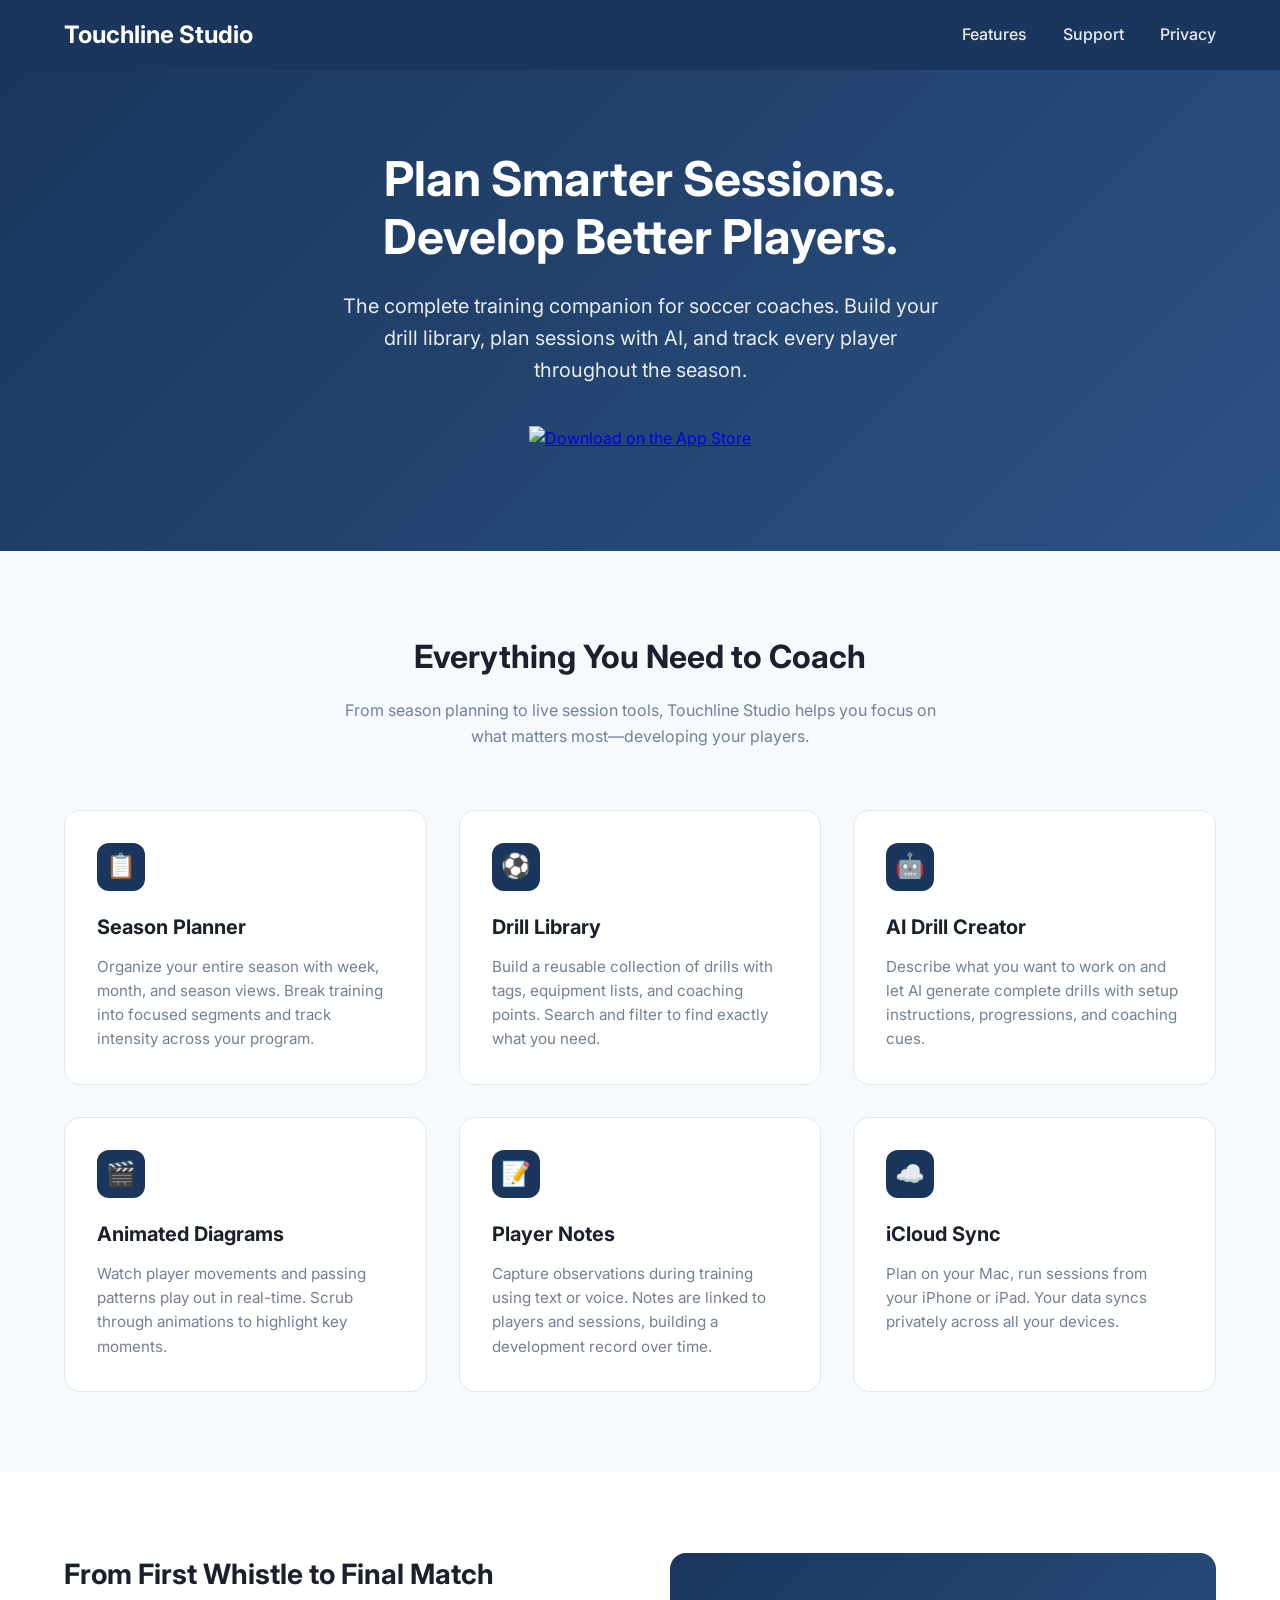
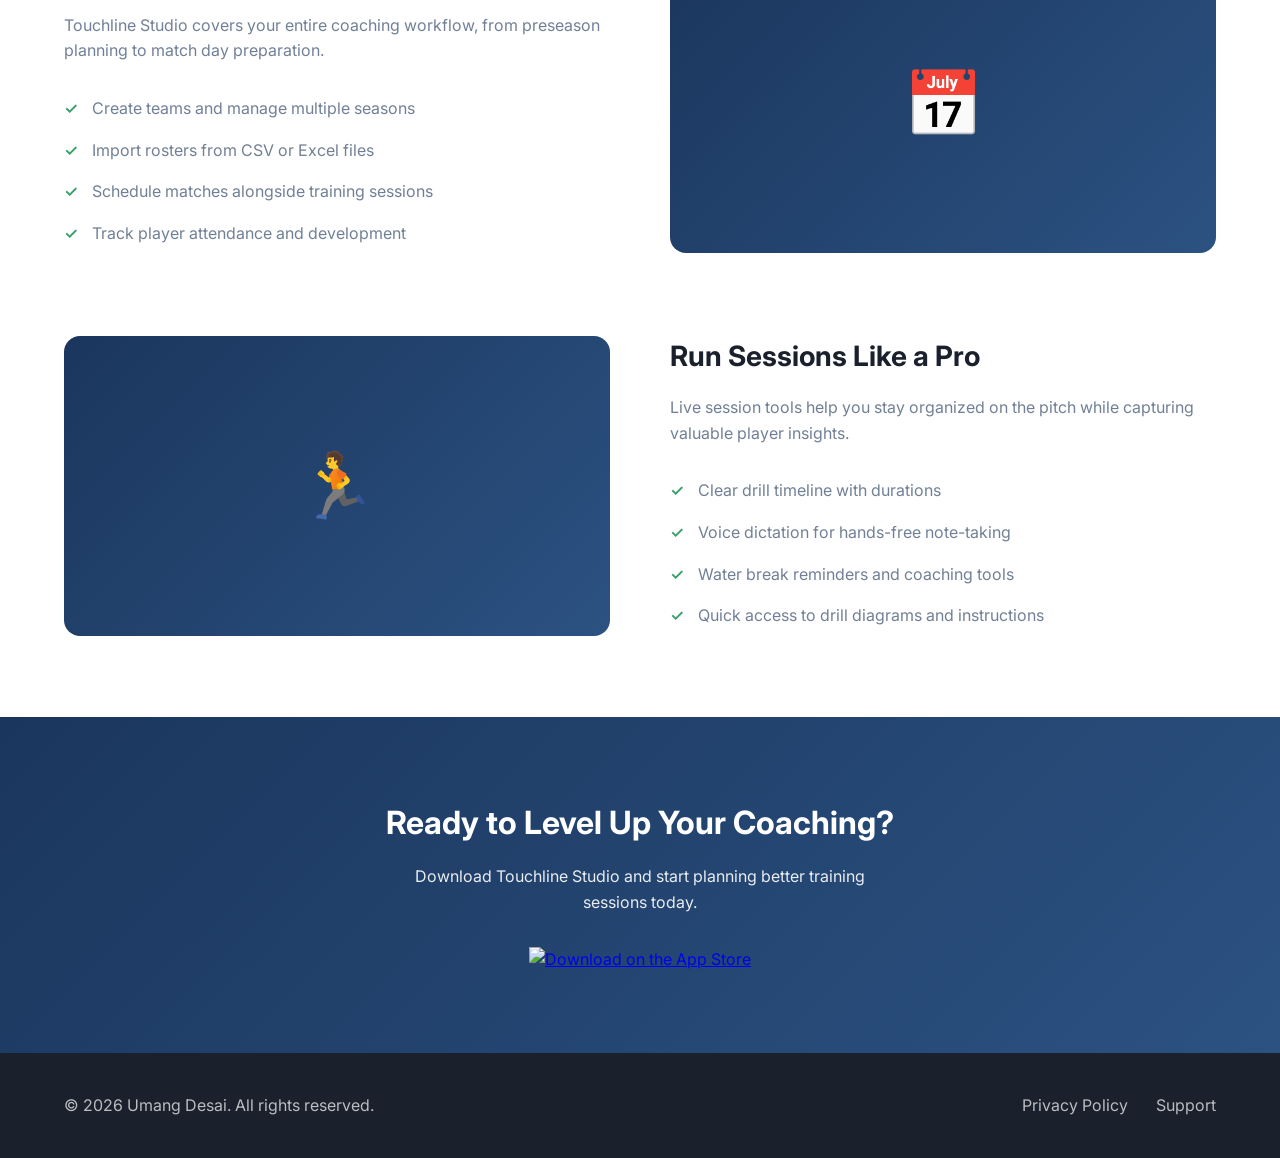
==== index.html @ e34f4956 "Add landing page, privacy policy, and support pages" ====
<!DOCTYPE html>
<html lang="en">
<head>
    <meta charset="UTF-8">
    <meta name="viewport" content="width=device-width, initial-scale=1.0">
    <title>Touchline Studio - Soccer Session & Season Planner</title>
    <meta name="description" content="Plan smarter soccer sessions with a reusable drill library, AI-powered drill creation, and animated tactical diagrams. Track every player throughout the season.">
    <link rel="preconnect" href="https://fonts.googleapis.com">
    <link rel="preconnect" href="https://fonts.gstatic.com" crossorigin>
    <link href="https://fonts.googleapis.com/css2?family=Inter:wght@400;500;600;700&display=swap" rel="stylesheet">
    <style>
        :root {
            --primary: #1a365d;
            --primary-light: #2c5282;
            --accent: #38a169;
            --bg: #f7fafc;
            --text: #1a202c;
            --text-muted: #718096;
            --card-bg: #ffffff;
            --border: #e2e8f0;
        }

        * {
            margin: 0;
            padding: 0;
            box-sizing: border-box;
        }

        body {
            font-family: 'Inter', -apple-system, BlinkMacSystemFont, sans-serif;
            background: var(--bg);
            color: var(--text);
            line-height: 1.6;
        }

        .container {
            max-width: 1200px;
            margin: 0 auto;
            padding: 0 24px;
        }

        /* Header */
        header {
            background: var(--primary);
            color: white;
            padding: 16px 0;
        }

        header .container {
            display: flex;
            justify-content: space-between;
            align-items: center;
        }

        .logo {
            font-size: 1.5rem;
            font-weight: 700;
            text-decoration: none;
            color: white;
        }

        nav a {
            color: rgba(255,255,255,0.9);
            text-decoration: none;
            margin-left: 32px;
            font-weight: 500;
            transition: color 0.2s;
        }

        nav a:hover {
            color: white;
        }

        /* Hero */
        .hero {
            background: linear-gradient(135deg, var(--primary) 0%, var(--primary-light) 100%);
            color: white;
            padding: 80px 0 100px;
            text-align: center;
        }

        .hero h1 {
            font-size: 3rem;
            font-weight: 700;
            margin-bottom: 24px;
            line-height: 1.2;
        }

        .hero p {
            font-size: 1.25rem;
            opacity: 0.9;
            max-width: 600px;
            margin: 0 auto 40px;
        }

        .app-store-badge {
            display: inline-block;
        }

        .app-store-badge img {
            height: 54px;
        }

        /* Features */
        .features {
            padding: 80px 0;
        }

        .features h2 {
            text-align: center;
            font-size: 2rem;
            margin-bottom: 16px;
        }

        .features > .container > p {
            text-align: center;
            color: var(--text-muted);
            margin-bottom: 60px;
            max-width: 600px;
            margin-left: auto;
            margin-right: auto;
        }

        .feature-grid {
            display: grid;
            grid-template-columns: repeat(auto-fit, minmax(300px, 1fr));
            gap: 32px;
        }

        .feature-card {
            background: var(--card-bg);
            border-radius: 16px;
            padding: 32px;
            border: 1px solid var(--border);
            transition: transform 0.2s, box-shadow 0.2s;
        }

        .feature-card:hover {
            transform: translateY(-4px);
            box-shadow: 0 12px 40px rgba(0,0,0,0.08);
        }

        .feature-icon {
            width: 48px;
            height: 48px;
            background: var(--primary);
            border-radius: 12px;
            display: flex;
            align-items: center;
            justify-content: center;
            margin-bottom: 20px;
            font-size: 24px;
        }

        .feature-card h3 {
            font-size: 1.25rem;
            margin-bottom: 12px;
        }

        .feature-card p {
            color: var(--text-muted);
            font-size: 0.95rem;
        }

        /* Highlights */
        .highlights {
            background: var(--card-bg);
            padding: 80px 0;
        }

        .highlight-row {
            display: grid;
            grid-template-columns: 1fr 1fr;
            gap: 60px;
            align-items: center;
            margin-bottom: 80px;
        }

        .highlight-row:last-child {
            margin-bottom: 0;
        }

        .highlight-row.reverse {
            direction: rtl;
        }

        .highlight-row.reverse > * {
            direction: ltr;
        }

        .highlight-content h3 {
            font-size: 1.75rem;
            margin-bottom: 16px;
        }

        .highlight-content p {
            color: var(--text-muted);
            margin-bottom: 24px;
        }

        .highlight-content ul {
            list-style: none;
        }

        .highlight-content li {
            padding: 8px 0;
            padding-left: 28px;
            position: relative;
            color: var(--text-muted);
        }

        .highlight-content li::before {
            content: "✓";
            position: absolute;
            left: 0;
            color: var(--accent);
            font-weight: 600;
        }

        .highlight-visual {
            background: linear-gradient(135deg, var(--primary) 0%, var(--primary-light) 100%);
            border-radius: 16px;
            height: 300px;
            display: flex;
            align-items: center;
            justify-content: center;
            font-size: 4rem;
        }

        /* CTA */
        .cta {
            background: linear-gradient(135deg, var(--primary) 0%, var(--primary-light) 100%);
            color: white;
            padding: 80px 0;
            text-align: center;
        }

        .cta h2 {
            font-size: 2rem;
            margin-bottom: 16px;
        }

        .cta p {
            opacity: 0.9;
            margin-bottom: 32px;
            max-width: 500px;
            margin-left: auto;
            margin-right: auto;
        }

        /* Footer */
        footer {
            background: var(--text);
            color: rgba(255,255,255,0.7);
            padding: 40px 0;
        }

        footer .container {
            display: flex;
            justify-content: space-between;
            align-items: center;
            flex-wrap: wrap;
            gap: 20px;
        }

        footer a {
            color: rgba(255,255,255,0.7);
            text-decoration: none;
            margin-left: 24px;
            transition: color 0.2s;
        }

        footer a:hover {
            color: white;
        }

        /* Responsive */
        @media (max-width: 768px) {
            .hero h1 {
                font-size: 2rem;
            }

            .hero p {
                font-size: 1rem;
            }

            .highlight-row {
                grid-template-columns: 1fr;
                gap: 32px;
            }

            .highlight-row.reverse {
                direction: ltr;
            }

            header .container {
                flex-direction: column;
                gap: 16px;
            }

            nav a {
                margin: 0 16px;
            }

            footer .container {
                flex-direction: column;
                text-align: center;
            }

            footer a {
                margin: 0 12px;
            }
        }
    </style>
</head>
<body>
    <header>
        <div class="container">
            <a href="/" class="logo">Touchline Studio</a>
            <nav>
                <a href="#features">Features</a>
                <a href="support.html">Support</a>
                <a href="privacy.html">Privacy</a>
            </nav>
        </div>
    </header>

    <section class="hero">
        <div class="container">
            <h1>Plan Smarter Sessions.<br>Develop Better Players.</h1>
            <p>The complete training companion for soccer coaches. Build your drill library, plan sessions with AI, and track every player throughout the season.</p>
            <a href="https://apps.apple.com/app/touchline-studio/id6740043775" class="app-store-badge">
                <img src="https://developer.apple.com/assets/elements/badges/download-on-the-app-store.svg" alt="Download on the App Store">
            </a>
        </div>
    </section>

    <section class="features" id="features">
        <div class="container">
            <h2>Everything You Need to Coach</h2>
            <p>From season planning to live session tools, Touchline Studio helps you focus on what matters most—developing your players.</p>
            
            <div class="feature-grid">
                <div class="feature-card">
                    <div class="feature-icon">📋</div>
                    <h3>Season Planner</h3>
                    <p>Organize your entire season with week, month, and season views. Break training into focused segments and track intensity across your program.</p>
                </div>
                
                <div class="feature-card">
                    <div class="feature-icon">⚽</div>
                    <h3>Drill Library</h3>
                    <p>Build a reusable collection of drills with tags, equipment lists, and coaching points. Search and filter to find exactly what you need.</p>
                </div>
                
                <div class="feature-card">
                    <div class="feature-icon">🤖</div>
                    <h3>AI Drill Creator</h3>
                    <p>Describe what you want to work on and let AI generate complete drills with setup instructions, progressions, and coaching cues.</p>
                </div>
                
                <div class="feature-card">
                    <div class="feature-icon">🎬</div>
                    <h3>Animated Diagrams</h3>
                    <p>Watch player movements and passing patterns play out in real-time. Scrub through animations to highlight key moments.</p>
                </div>
                
                <div class="feature-card">
                    <div class="feature-icon">📝</div>
                    <h3>Player Notes</h3>
                    <p>Capture observations during training using text or voice. Notes are linked to players and sessions, building a development record over time.</p>
                </div>
                
                <div class="feature-card">
                    <div class="feature-icon">☁️</div>
                    <h3>iCloud Sync</h3>
                    <p>Plan on your Mac, run sessions from your iPhone or iPad. Your data syncs privately across all your devices.</p>
                </div>
            </div>
        </div>
    </section>

    <section class="highlights">
        <div class="container">
            <div class="highlight-row">
                <div class="highlight-content">
                    <h3>From First Whistle to Final Match</h3>
                    <p>Touchline Studio covers your entire coaching workflow, from preseason planning to match day preparation.</p>
                    <ul>
                        <li>Create teams and manage multiple seasons</li>
                        <li>Import rosters from CSV or Excel files</li>
                        <li>Schedule matches alongside training sessions</li>
                        <li>Track player attendance and development</li>
                    </ul>
                </div>
                <div class="highlight-visual">📅</div>
            </div>
            
            <div class="highlight-row reverse">
                <div class="highlight-content">
                    <h3>Run Sessions Like a Pro</h3>
                    <p>Live session tools help you stay organized on the pitch while capturing valuable player insights.</p>
                    <ul>
                        <li>Clear drill timeline with durations</li>
                        <li>Voice dictation for hands-free note-taking</li>
                        <li>Water break reminders and coaching tools</li>
                        <li>Quick access to drill diagrams and instructions</li>
                    </ul>
                </div>
                <div class="highlight-visual">🏃</div>
            </div>
        </div>
    </section>

    <section class="cta">
        <div class="container">
            <h2>Ready to Level Up Your Coaching?</h2>
            <p>Download Touchline Studio and start planning better training sessions today.</p>
            <a href="https://apps.apple.com/app/touchline-studio/id6740043775" class="app-store-badge">
                <img src="https://developer.apple.com/assets/elements/badges/download-on-the-app-store.svg" alt="Download on the App Store">
            </a>
        </div>
    </section>

    <footer>
        <div class="container">
            <span>&copy; 2026 Umang Desai. All rights reserved.</span>
            <div>
                <a href="privacy.html">Privacy Policy</a>
                <a href="support.html">Support</a>
            </div>
        </div>
    </footer>
</body>
</html>
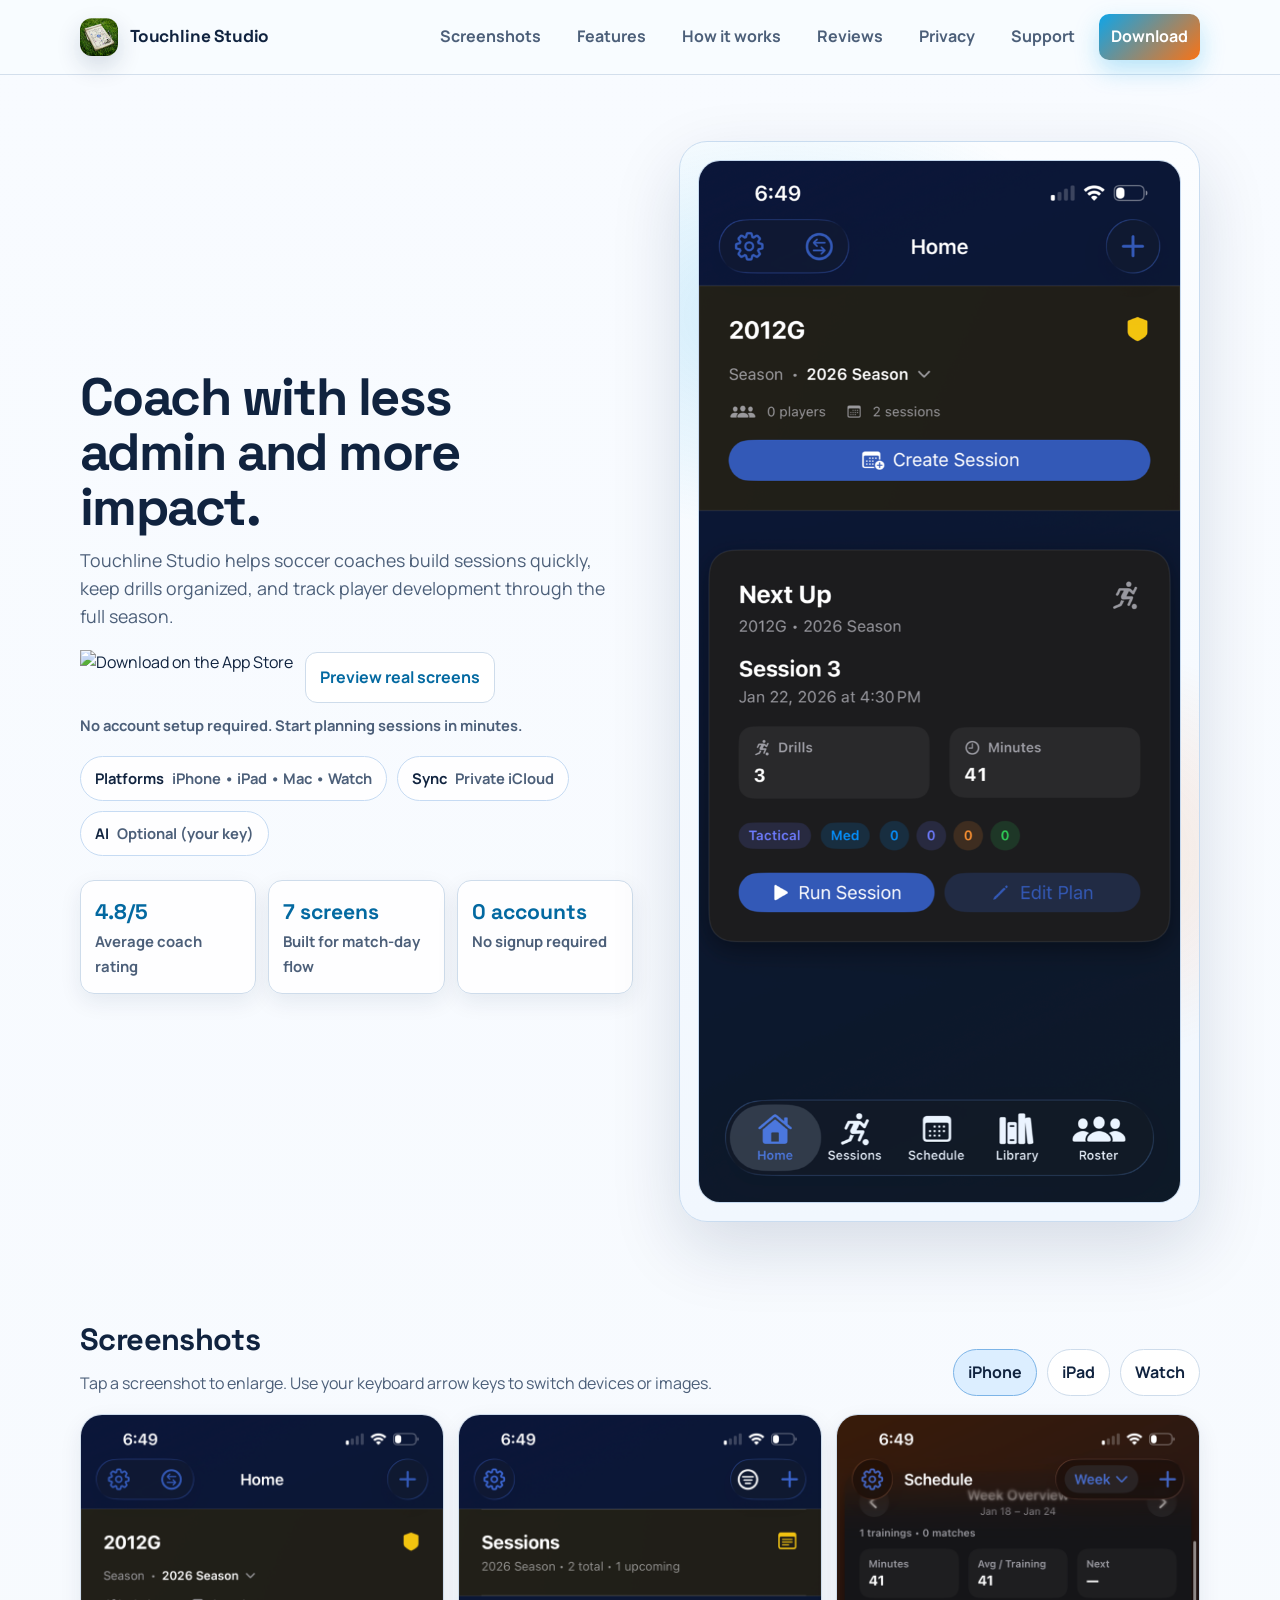
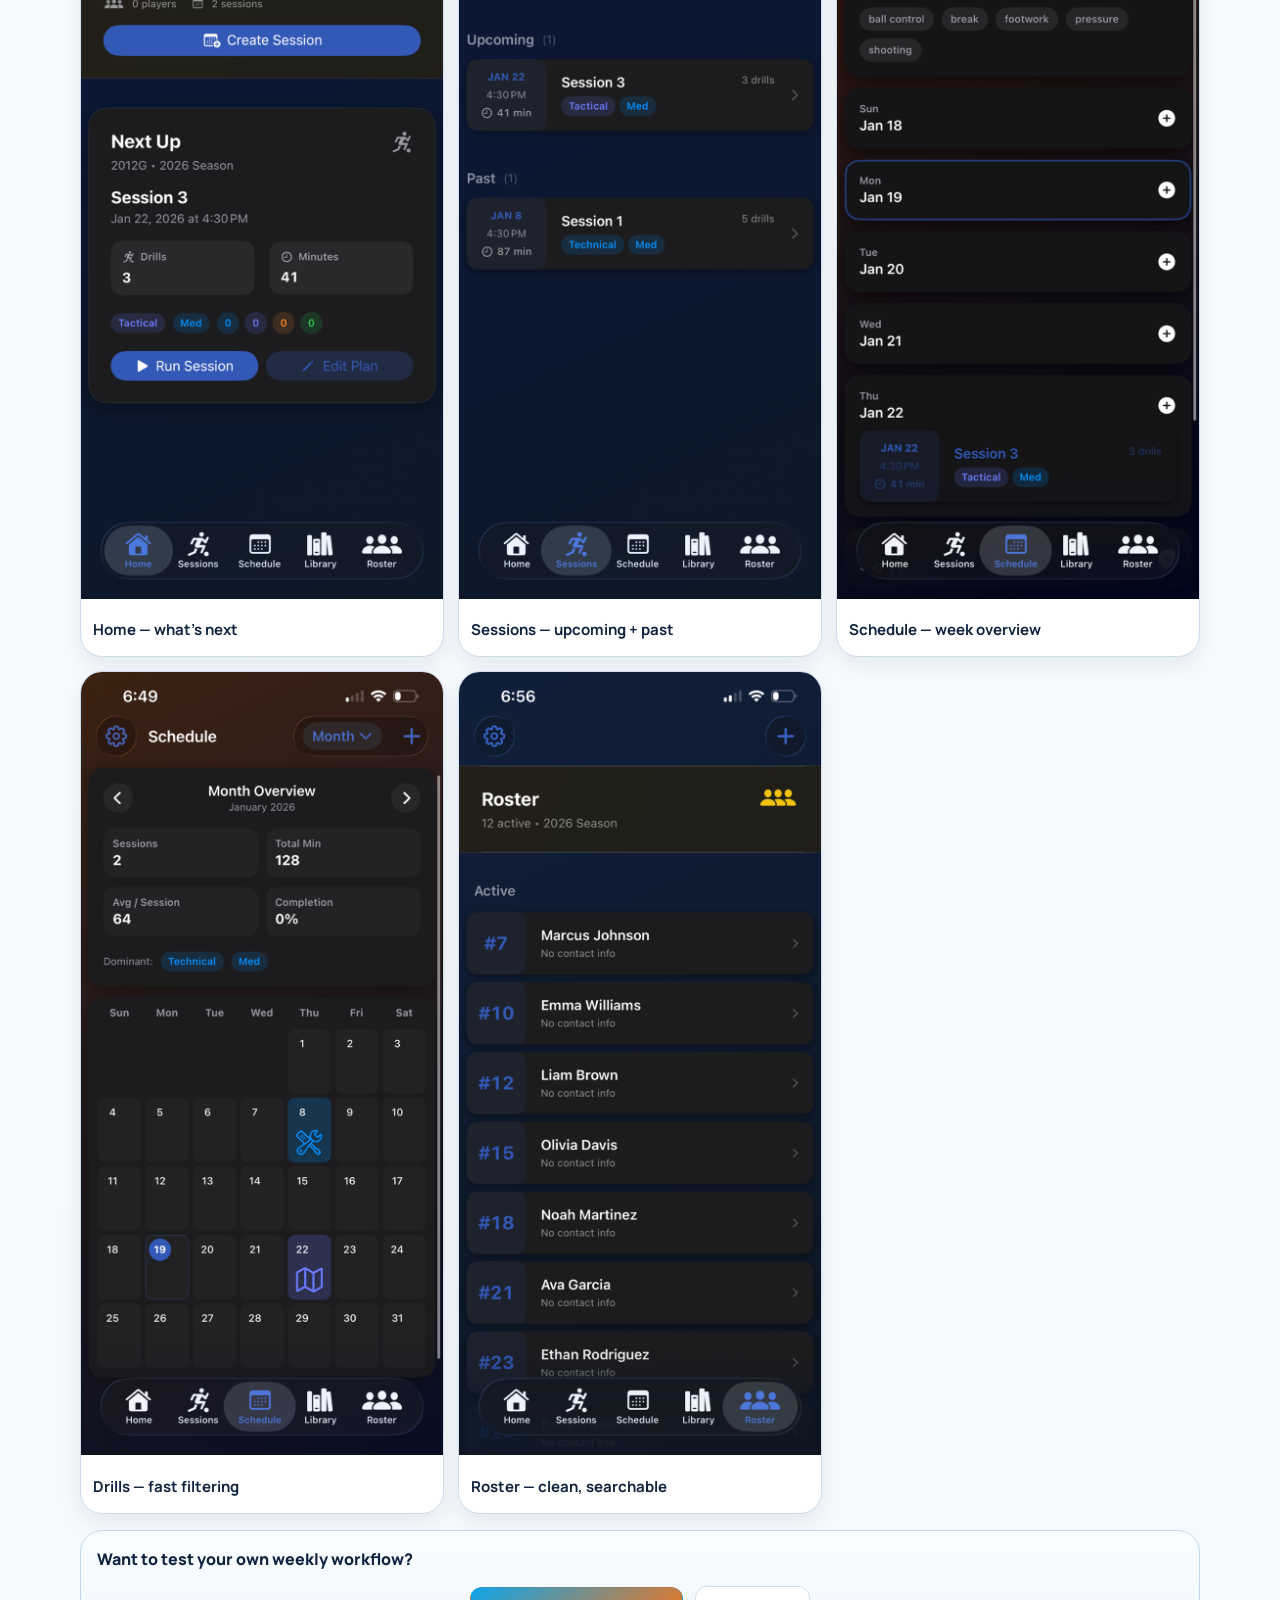
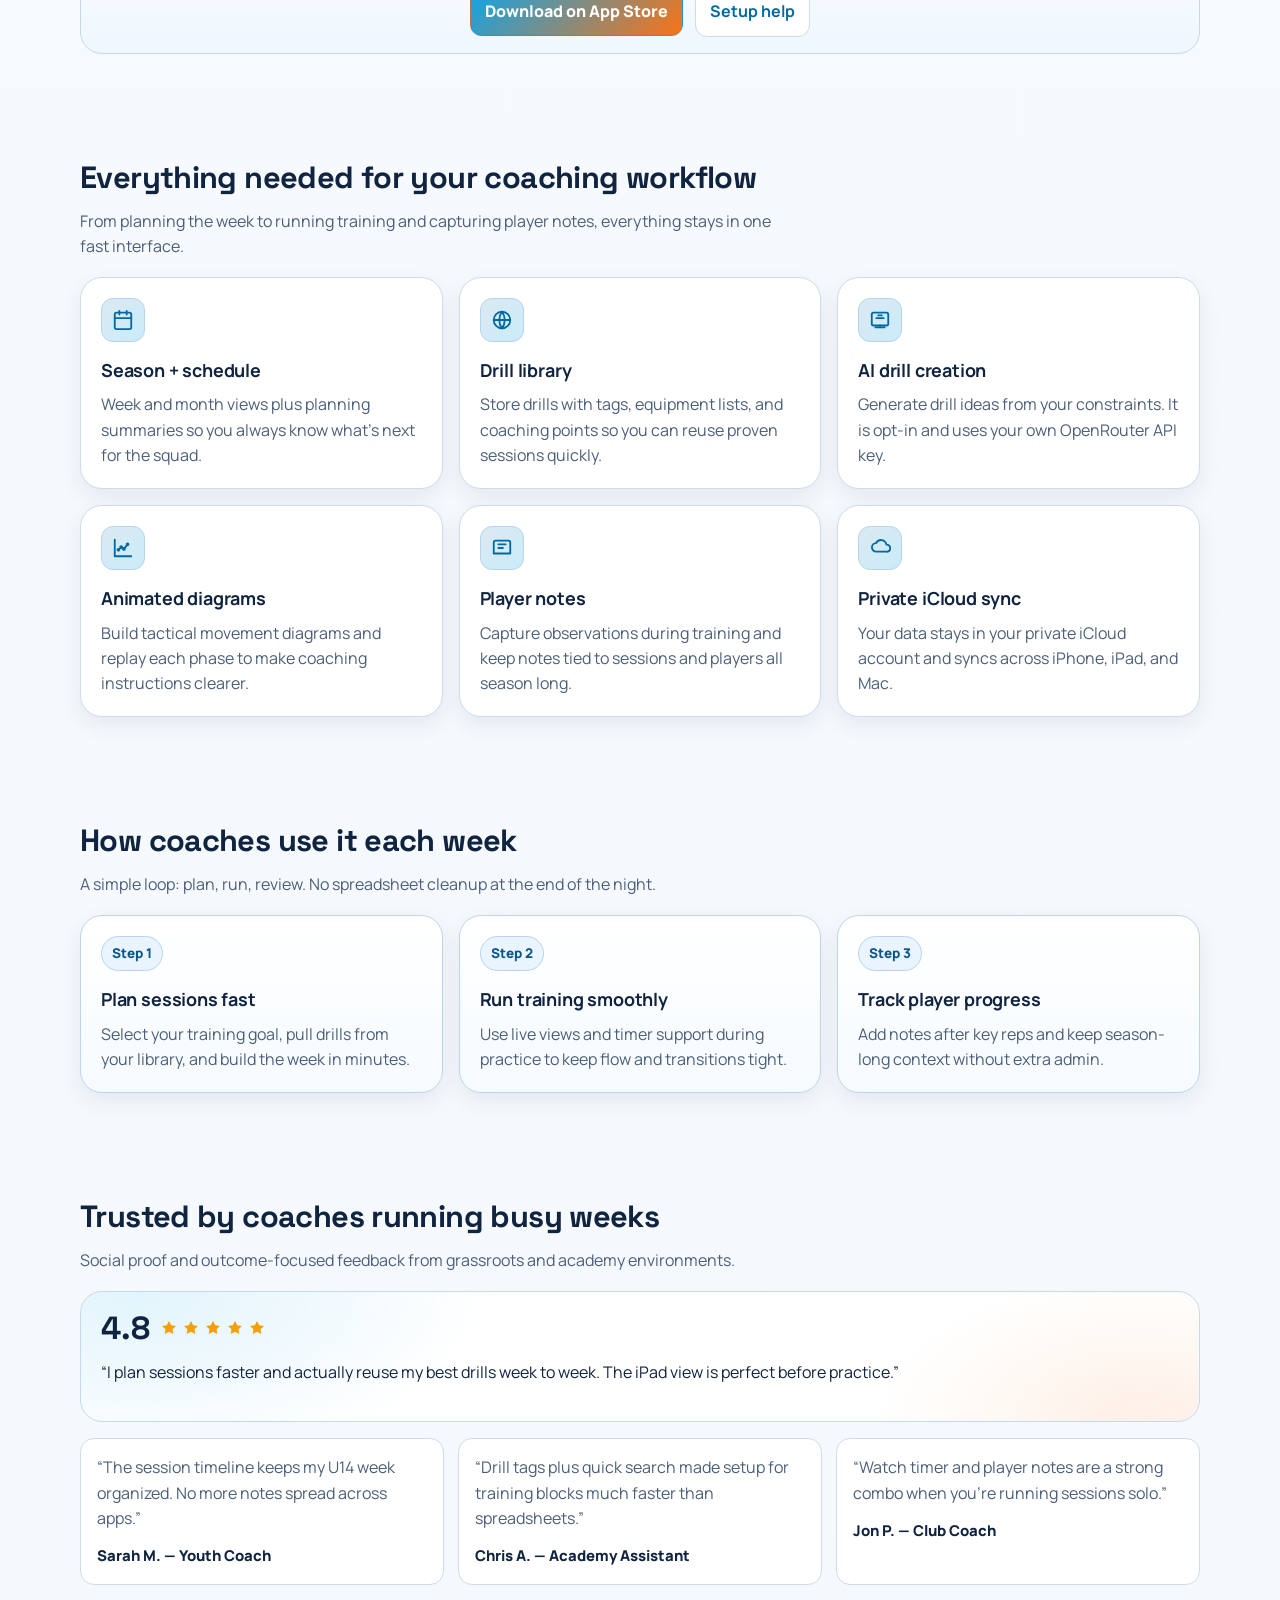
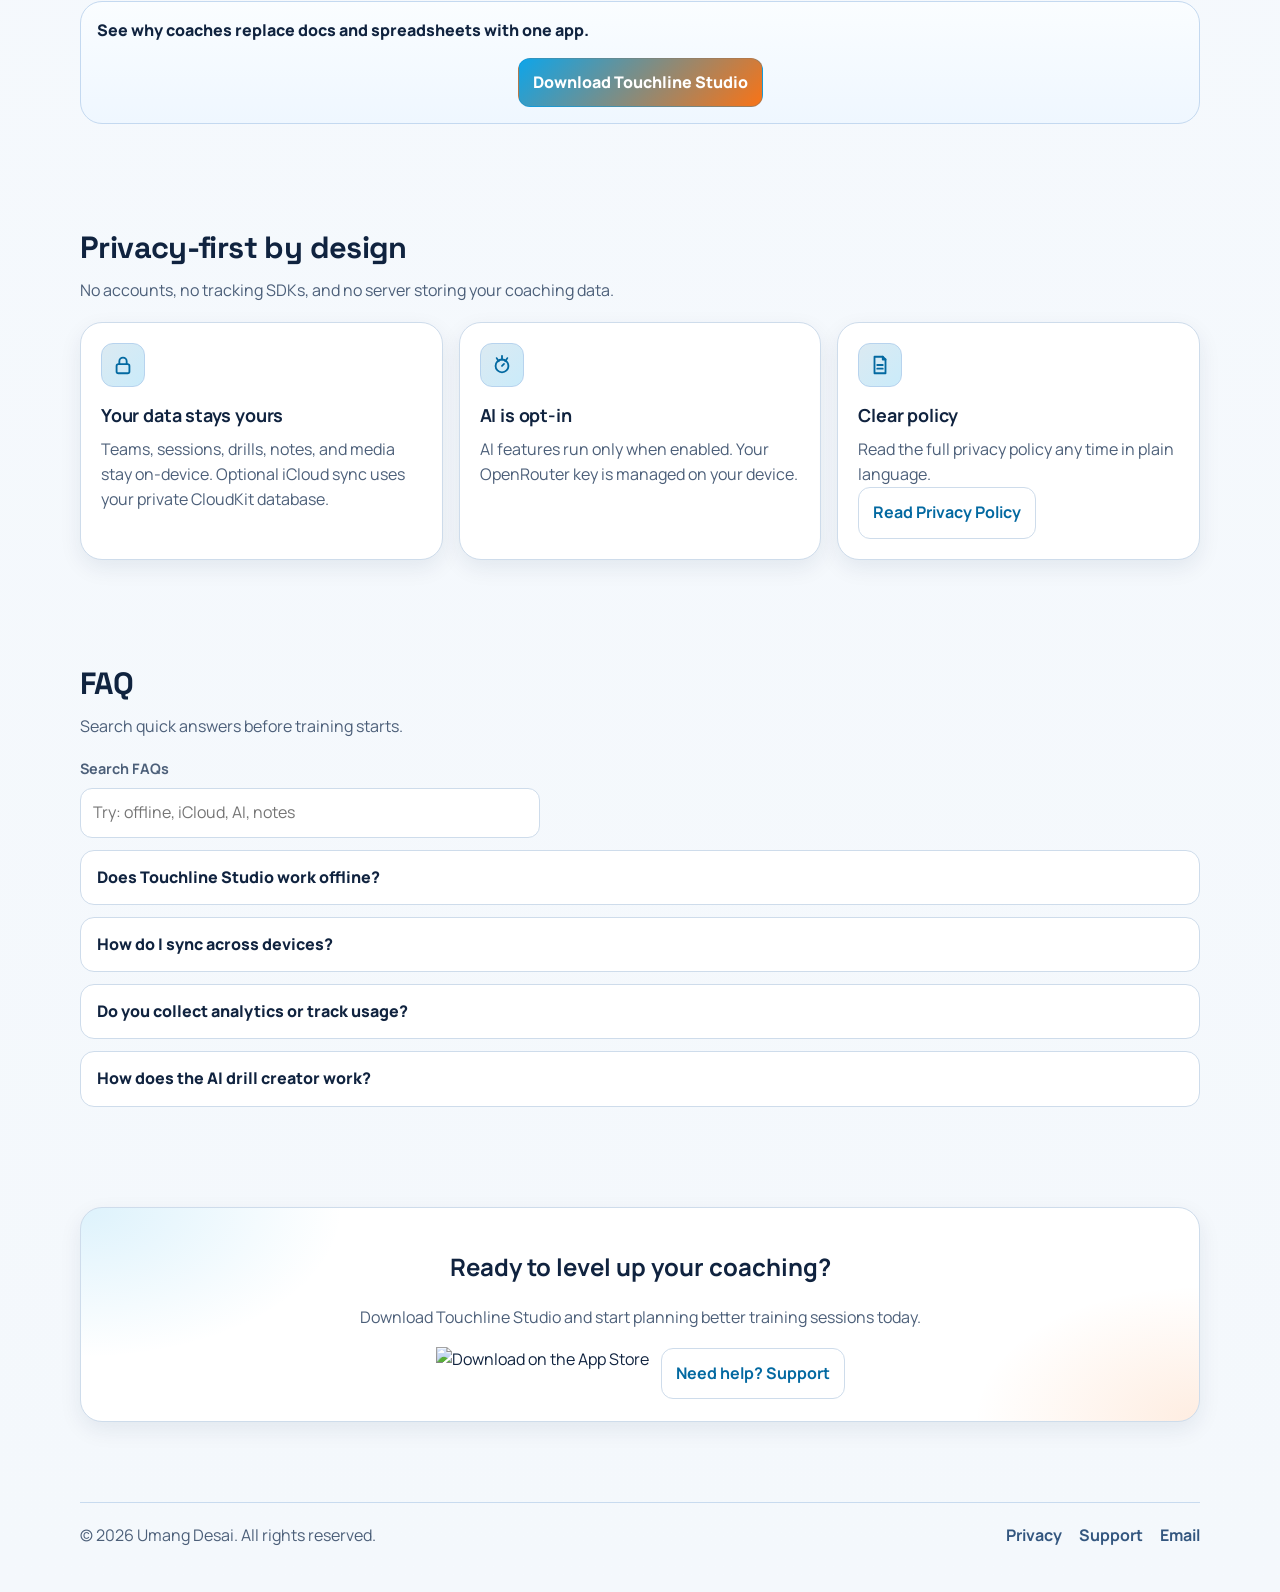
==== commit 304ba3f0: "Revamp website UX and update App Store links" ====
--- a/index.html
+++ b/index.html
@@ -3,431 +3,475 @@
 <head>
     <meta charset="UTF-8">
     <meta name="viewport" content="width=device-width, initial-scale=1.0">
-    <title>Touchline Studio - Soccer Session & Season Planner</title>
-    <meta name="description" content="Plan smarter soccer sessions with a reusable drill library, AI-powered drill creation, and animated tactical diagrams. Track every player throughout the season.">
+    <title>Touchline Studio — Soccer Coaching Planner</title>
+    <meta name="description" content="Touchline Studio is the coaching companion for soccer sessions and season planning: drill library, AI drill creation, animated diagrams, iCloud sync, and player notes.">
+    <meta name="theme-color" content="#f4f8fc">
+    <meta name="apple-itunes-app" content="app-id=6757970508">
+
+    <meta property="og:title" content="Touchline Studio — Soccer Coaching Planner">
+    <meta property="og:description" content="Plan sessions, build a drill library, generate drills with AI, and track player development across the season.">
+    <meta property="og:type" content="website">
+    <meta property="og:image" content="assets/screenshots/iphone-home.png">
+    <meta name="twitter:card" content="summary_large_image">
+
+    <link rel="icon" href="assets/icons/app-icon.png" type="image/png">
+    <link rel="apple-touch-icon" href="assets/icons/app-icon.png">
+
     <link rel="preconnect" href="https://fonts.googleapis.com">
     <link rel="preconnect" href="https://fonts.gstatic.com" crossorigin>
-    <link href="https://fonts.googleapis.com/css2?family=Inter:wght@400;500;600;700&display=swap" rel="stylesheet">
-    <style>
-        :root {
-            --primary: #1a365d;
-            --primary-light: #2c5282;
-            --accent: #38a169;
-            --bg: #f7fafc;
-            --text: #1a202c;
-            --text-muted: #718096;
-            --card-bg: #ffffff;
-            --border: #e2e8f0;
+    <link href="https://fonts.googleapis.com/css2?family=Manrope:wght@400;500;700;800&amp;family=Space+Grotesk:wght@500;700&amp;display=swap" rel="stylesheet">
+    <link rel="stylesheet" href="assets/site.css">
+    <script defer src="assets/site.js"></script>
+
+    <script type="application/ld+json">
+        {
+            "@context": "https://schema.org",
+            "@type": "MobileApplication",
+            "name": "Touchline Studio",
+            "operatingSystem": "iOS, iPadOS, macOS, watchOS",
+            "applicationCategory": "SportsApplication",
+            "downloadUrl": "https://apps.apple.com/app/touchline-studio/id6757970508",
+            "supportUrl": "support.html",
+            "privacyPolicy": "privacy.html",
+            "screenshot": [
+                "assets/screenshots/iphone-home.png",
+                "assets/screenshots/iphone-sessions.png",
+                "assets/screenshots/iphone-schedule.png",
+                "assets/screenshots/iphone-library.png",
+                "assets/screenshots/iphone-roster.png",
+                "assets/screenshots/ipad-home.png",
+                "assets/screenshots/watch.png"
+            ]
         }
-
-        * {
-            margin: 0;
-            padding: 0;
-            box-sizing: border-box;
-        }
-
-        body {
-            font-family: 'Inter', -apple-system, BlinkMacSystemFont, sans-serif;
-            background: var(--bg);
-            color: var(--text);
-            line-height: 1.6;
-        }
-
-        .container {
-            max-width: 1200px;
-            margin: 0 auto;
-            padding: 0 24px;
-        }
-
-        /* Header */
-        header {
-            background: var(--primary);
-            color: white;
-            padding: 16px 0;
-        }
-
-        header .container {
-            display: flex;
-            justify-content: space-between;
-            align-items: center;
-        }
-
-        .logo {
-            font-size: 1.5rem;
-            font-weight: 700;
-            text-decoration: none;
-            color: white;
-        }
-
-        nav a {
-            color: rgba(255,255,255,0.9);
-            text-decoration: none;
-            margin-left: 32px;
-            font-weight: 500;
-            transition: color 0.2s;
-        }
-
-        nav a:hover {
-            color: white;
-        }
-
-        /* Hero */
-        .hero {
-            background: linear-gradient(135deg, var(--primary) 0%, var(--primary-light) 100%);
-            color: white;
-            padding: 80px 0 100px;
-            text-align: center;
-        }
-
-        .hero h1 {
-            font-size: 3rem;
-            font-weight: 700;
-            margin-bottom: 24px;
-            line-height: 1.2;
-        }
-
-        .hero p {
-            font-size: 1.25rem;
-            opacity: 0.9;
-            max-width: 600px;
-            margin: 0 auto 40px;
-        }
-
-        .app-store-badge {
-            display: inline-block;
-        }
-
-        .app-store-badge img {
-            height: 54px;
-        }
-
-        /* Features */
-        .features {
-            padding: 80px 0;
-        }
-
-        .features h2 {
-            text-align: center;
-            font-size: 2rem;
-            margin-bottom: 16px;
-        }
-
-        .features > .container > p {
-            text-align: center;
-            color: var(--text-muted);
-            margin-bottom: 60px;
-            max-width: 600px;
-            margin-left: auto;
-            margin-right: auto;
-        }
-
-        .feature-grid {
-            display: grid;
-            grid-template-columns: repeat(auto-fit, minmax(300px, 1fr));
-            gap: 32px;
-        }
-
-        .feature-card {
-            background: var(--card-bg);
-            border-radius: 16px;
-            padding: 32px;
-            border: 1px solid var(--border);
-            transition: transform 0.2s, box-shadow 0.2s;
-        }
-
-        .feature-card:hover {
-            transform: translateY(-4px);
-            box-shadow: 0 12px 40px rgba(0,0,0,0.08);
-        }
-
-        .feature-icon {
-            width: 48px;
-            height: 48px;
-            background: var(--primary);
-            border-radius: 12px;
-            display: flex;
-            align-items: center;
-            justify-content: center;
-            margin-bottom: 20px;
-            font-size: 24px;
-        }
-
-        .feature-card h3 {
-            font-size: 1.25rem;
-            margin-bottom: 12px;
-        }
-
-        .feature-card p {
-            color: var(--text-muted);
-            font-size: 0.95rem;
-        }
-
-        /* Highlights */
-        .highlights {
-            background: var(--card-bg);
-            padding: 80px 0;
-        }
-
-        .highlight-row {
-            display: grid;
-            grid-template-columns: 1fr 1fr;
-            gap: 60px;
-            align-items: center;
-            margin-bottom: 80px;
-        }
-
-        .highlight-row:last-child {
-            margin-bottom: 0;
-        }
-
-        .highlight-row.reverse {
-            direction: rtl;
-        }
-
-        .highlight-row.reverse > * {
-            direction: ltr;
-        }
-
-        .highlight-content h3 {
-            font-size: 1.75rem;
-            margin-bottom: 16px;
-        }
-
-        .highlight-content p {
-            color: var(--text-muted);
-            margin-bottom: 24px;
-        }
-
-        .highlight-content ul {
-            list-style: none;
-        }
-
-        .highlight-content li {
-            padding: 8px 0;
-            padding-left: 28px;
-            position: relative;
-            color: var(--text-muted);
-        }
-
-        .highlight-content li::before {
-            content: "✓";
-            position: absolute;
-            left: 0;
-            color: var(--accent);
-            font-weight: 600;
-        }
-
-        .highlight-visual {
-            background: linear-gradient(135deg, var(--primary) 0%, var(--primary-light) 100%);
-            border-radius: 16px;
-            height: 300px;
-            display: flex;
-            align-items: center;
-            justify-content: center;
-            font-size: 4rem;
-        }
-
-        /* CTA */
-        .cta {
-            background: linear-gradient(135deg, var(--primary) 0%, var(--primary-light) 100%);
-            color: white;
-            padding: 80px 0;
-            text-align: center;
-        }
-
-        .cta h2 {
-            font-size: 2rem;
-            margin-bottom: 16px;
-        }
-
-        .cta p {
-            opacity: 0.9;
-            margin-bottom: 32px;
-            max-width: 500px;
-            margin-left: auto;
-            margin-right: auto;
-        }
-
-        /* Footer */
-        footer {
-            background: var(--text);
-            color: rgba(255,255,255,0.7);
-            padding: 40px 0;
-        }
-
-        footer .container {
-            display: flex;
-            justify-content: space-between;
-            align-items: center;
-            flex-wrap: wrap;
-            gap: 20px;
-        }
-
-        footer a {
-            color: rgba(255,255,255,0.7);
-            text-decoration: none;
-            margin-left: 24px;
-            transition: color 0.2s;
-        }
-
-        footer a:hover {
-            color: white;
-        }
-
-        /* Responsive */
-        @media (max-width: 768px) {
-            .hero h1 {
-                font-size: 2rem;
-            }
-
-            .hero p {
-                font-size: 1rem;
-            }
-
-            .highlight-row {
-                grid-template-columns: 1fr;
-                gap: 32px;
-            }
-
-            .highlight-row.reverse {
-                direction: ltr;
-            }
-
-            header .container {
-                flex-direction: column;
-                gap: 16px;
-            }
-
-            nav a {
-                margin: 0 16px;
-            }
-
-            footer .container {
-                flex-direction: column;
-                text-align: center;
-            }
-
-            footer a {
-                margin: 0 12px;
-            }
-        }
-    </style>
+    </script>
 </head>
 <body>
-    <header>
+    <a class="skip-link" href="#main-content">Skip to main content</a>
+
+    <header class="site-header">
         <div class="container">
-            <a href="/" class="logo">Touchline Studio</a>
-            <nav>
-                <a href="#features">Features</a>
-                <a href="support.html">Support</a>
-                <a href="privacy.html">Privacy</a>
+            <a href="index.html" class="brand">
+                <img src="assets/icons/app-icon.png" alt="Touchline Studio app icon">
+                <span>Touchline Studio</span>
+            </a>
+
+            <button class="nav-toggle" type="button" data-nav-toggle aria-expanded="false" aria-controls="primary-nav">
+                <span class="sr-only">Toggle navigation menu</span>
+                <svg viewBox="0 0 24 24" fill="none" stroke="currentColor" stroke-width="2" stroke-linecap="round" stroke-linejoin="round" aria-hidden="true">
+                    <path d="M3 6h18"></path>
+                    <path d="M3 12h18"></path>
+                    <path d="M3 18h18"></path>
+                </svg>
+            </button>
+
+            <nav class="nav" id="primary-nav" aria-label="Primary">
+                <a href="#screenshots" data-track="nav_screenshots">Screenshots</a>
+                <a href="#features" data-track="nav_features">Features</a>
+                <a href="#workflow" data-track="nav_workflow">How it works</a>
+                <a href="#reviews" data-track="nav_reviews">Reviews</a>
+                <a href="#privacy" data-track="nav_privacy">Privacy</a>
+                <a href="support.html" data-track="nav_support">Support</a>
+                <a class="cta-link" href="https://apps.apple.com/app/touchline-studio/id6757970508" data-track="nav_download">Download</a>
             </nav>
         </div>
     </header>
 
-    <section class="hero">
-        <div class="container">
-            <h1>Plan Smarter Sessions.<br>Develop Better Players.</h1>
-            <p>The complete training companion for soccer coaches. Build your drill library, plan sessions with AI, and track every player throughout the season.</p>
-            <a href="https://apps.apple.com/app/touchline-studio/id6740043775" class="app-store-badge">
-                <img src="https://developer.apple.com/assets/elements/badges/download-on-the-app-store.svg" alt="Download on the App Store">
-            </a>
+    <main id="main-content">
+        <section class="hero" data-track-view="hero">
+            <div class="container">
+                <div class="hero-grid">
+                    <div>
+                        <h1 data-ab-a="Coach with less admin and more impact." data-ab-b="Run better sessions every single week.">Coach with less admin and more impact.</h1>
+                        <p class="lead" data-ab-a="Touchline Studio helps soccer coaches build sessions quickly, keep drills organized, and track player development through the full season." data-ab-b="Plan training faster, organize your best drills, and keep player progress visible all season without extra admin overhead.">Touchline Studio helps soccer coaches build sessions quickly, keep drills organized, and track player development through the full season.</p>
+                        <div class="hero-actions">
+                            <a class="store-badge" href="https://apps.apple.com/app/touchline-studio/id6757970508" data-track="hero_download">
+                                <img src="https://developer.apple.com/assets/elements/badges/download-on-the-app-store.svg" alt="Download on the App Store">
+                            </a>
+                            <a class="secondary-link" href="#screenshots" data-track="hero_preview_screens" data-ab-a="Preview real screens" data-ab-b="See the weekly planning flow">Preview real screens</a>
+                        </div>
+                        <p class="hero-note" data-ab-a="No account setup required. Start planning sessions in minutes." data-ab-b="Built for grassroots and academy coaches. No account setup required.">No account setup required. Start planning sessions in minutes.</p>
+                        <div class="hero-meta" aria-label="Availability">
+                            <span class="pill"><strong>Platforms</strong> iPhone • iPad • Mac • Watch</span>
+                            <span class="pill"><strong>Sync</strong> Private iCloud</span>
+                            <span class="pill"><strong>AI</strong> Optional (your key)</span>
+                        </div>
+
+                        <div class="trust-strip" aria-label="Coach outcomes">
+                            <div class="stat-chip">
+                                <span class="value">4.8/5</span>
+                                <span class="label">Average coach rating</span>
+                            </div>
+                            <div class="stat-chip">
+                                <span class="value">7 screens</span>
+                                <span class="label">Built for match-day flow</span>
+                            </div>
+                            <div class="stat-chip">
+                                <span class="value">0 accounts</span>
+                                <span class="label">No signup required</span>
+                            </div>
+                        </div>
+                    </div>
+
+                    <div class="hero-visual" aria-label="App preview">
+                        <div class="frame">
+                            <img src="assets/screenshots/iphone-home.png" alt="Touchline Studio Home screen screenshot" loading="eager">
+                        </div>
+                    </div>
+                </div>
+            </div>
+        </section>
+
+        <section class="section" id="screenshots" aria-labelledby="screenshots-heading" data-track-view="screenshots">
+            <div class="container">
+                <div class="section-header">
+                    <div>
+                        <h2 id="screenshots-heading">Screenshots</h2>
+                        <p>Tap a screenshot to enlarge. Use your keyboard arrow keys to switch devices or images.</p>
+                    </div>
+                    <div class="tabs" role="tablist" aria-label="Screenshot device tabs">
+                        <button class="tab-btn" data-tab-button="iphone" role="tab" aria-selected="true" data-track="tab_iphone">iPhone</button>
+                        <button class="tab-btn" data-tab-button="ipad" role="tab" aria-selected="false" data-track="tab_ipad">iPad</button>
+                        <button class="tab-btn" data-tab-button="watch" role="tab" aria-selected="false" data-track="tab_watch">Watch</button>
+                    </div>
+                </div>
+
+                <div class="tab-panel active" data-tab-panel="iphone" role="tabpanel">
+                    <div class="shot-row">
+                        <figure class="shot">
+                            <button class="shot-open" type="button" data-shot-open data-shot-src="assets/screenshots/iphone-home.png" data-shot-alt="Home: what's next and quick actions" data-shot-caption="Home — what’s next">
+                                <img src="assets/screenshots/iphone-home.png" alt="Home: what's next and quick actions" loading="lazy">
+                            </button>
+                            <figcaption>Home — what’s next</figcaption>
+                        </figure>
+                        <figure class="shot">
+                            <button class="shot-open" type="button" data-shot-open data-shot-src="assets/screenshots/iphone-sessions.png" data-shot-alt="Sessions list grouped by upcoming and past" data-shot-caption="Sessions — upcoming + past">
+                                <img src="assets/screenshots/iphone-sessions.png" alt="Sessions list grouped by upcoming and past" loading="lazy">
+                            </button>
+                            <figcaption>Sessions — upcoming + past</figcaption>
+                        </figure>
+                        <figure class="shot">
+                            <button class="shot-open" type="button" data-shot-open data-shot-src="assets/screenshots/iphone-schedule.png" data-shot-alt="Schedule week view with training overview" data-shot-caption="Schedule — week overview">
+                                <img src="assets/screenshots/iphone-schedule.png" alt="Schedule week view with training overview" loading="lazy">
+                            </button>
+                            <figcaption>Schedule — week overview</figcaption>
+                        </figure>
+                        <figure class="shot">
+                            <button class="shot-open" type="button" data-shot-open data-shot-src="assets/screenshots/iphone-library.png" data-shot-alt="Drills library with tag filtering" data-shot-caption="Drills — fast filtering">
+                                <img src="assets/screenshots/iphone-library.png" alt="Drills library with tag filtering" loading="lazy">
+                            </button>
+                            <figcaption>Drills — fast filtering</figcaption>
+                        </figure>
+                        <figure class="shot">
+                            <button class="shot-open" type="button" data-shot-open data-shot-src="assets/screenshots/iphone-roster.png" data-shot-alt="Roster list with jersey badges" data-shot-caption="Roster — clean, searchable">
+                                <img src="assets/screenshots/iphone-roster.png" alt="Roster list with jersey badges" loading="lazy">
+                            </button>
+                            <figcaption>Roster — clean, searchable</figcaption>
+                        </figure>
+                    </div>
+                </div>
+
+                <div class="tab-panel" data-tab-panel="ipad" role="tabpanel" hidden>
+                    <div class="shot-row">
+                        <figure class="shot">
+                            <button class="shot-open" type="button" data-shot-open data-shot-src="assets/screenshots/ipad-home.png" data-shot-alt="iPad Home with Next Up session card" data-shot-caption="iPad — great for planning">
+                                <img src="assets/screenshots/ipad-home.png" alt="iPad Home with Next Up session card" loading="lazy">
+                            </button>
+                            <figcaption>iPad — great for planning</figcaption>
+                        </figure>
+                    </div>
+                </div>
+
+                <div class="tab-panel" data-tab-panel="watch" role="tabpanel" hidden>
+                    <div class="shot-row">
+                        <figure class="shot">
+                            <button class="shot-open" type="button" data-shot-open data-shot-src="assets/screenshots/watch.png" data-shot-alt="Apple Watch session timer screen" data-shot-caption="Watch — stay on time">
+                                <img src="assets/screenshots/watch.png" alt="Apple Watch session timer screen" loading="lazy">
+                            </button>
+                            <figcaption>Watch — stay on time</figcaption>
+                        </figure>
+                    </div>
+                </div>
+
+                <div class="inline-cta">
+                    <p data-ab-a="Want to test your own weekly workflow?" data-ab-b="Ready to replace your weekly planning docs?">Want to test your own weekly workflow?</p>
+                    <div class="hero-actions center">
+                        <a class="button" href="https://apps.apple.com/app/touchline-studio/id6757970508" data-track="screenshots_download" data-ab-a="Download on App Store" data-ab-b="Start planning on App Store">Download on App Store</a>
+                        <a class="secondary-link" href="support.html" data-track="screenshots_support">Setup help</a>
+                    </div>
+                </div>
+            </div>
+        </section>
+
+        <section class="section" id="features" aria-labelledby="features-heading" data-track-view="features">
+            <div class="container">
+                <div class="section-header">
+                    <div>
+                        <h2 id="features-heading">Everything needed for your coaching workflow</h2>
+                        <p>From planning the week to running training and capturing player notes, everything stays in one fast interface.</p>
+                    </div>
+                </div>
+
+                <div class="grid cols-3">
+                    <article class="card">
+                        <div class="icon" aria-hidden="true">
+                            <svg viewBox="0 0 24 24" fill="none" stroke="currentColor" stroke-width="2" stroke-linecap="round" stroke-linejoin="round"><rect x="3" y="4" width="18" height="18" rx="2"></rect><path d="M8 2v4"></path><path d="M16 2v4"></path><path d="M3 10h18"></path></svg>
+                        </div>
+                        <h3>Season + schedule</h3>
+                        <p>Week and month views plus planning summaries so you always know what’s next for the squad.</p>
+                    </article>
+
+                    <article class="card">
+                        <div class="icon" aria-hidden="true">
+                            <svg viewBox="0 0 24 24" fill="none" stroke="currentColor" stroke-width="2" stroke-linecap="round" stroke-linejoin="round"><circle cx="12" cy="12" r="9"></circle><path d="M12 3a15 15 0 0 1 0 18"></path><path d="M12 3a15 15 0 0 0 0 18"></path><path d="M3 12h18"></path></svg>
+                        </div>
+                        <h3>Drill library</h3>
+                        <p>Store drills with tags, equipment lists, and coaching points so you can reuse proven sessions quickly.</p>
+                    </article>
+
+                    <article class="card">
+                        <div class="icon" aria-hidden="true">
+                            <svg viewBox="0 0 24 24" fill="none" stroke="currentColor" stroke-width="2" stroke-linecap="round" stroke-linejoin="round"><rect x="3" y="4" width="18" height="14" rx="2"></rect><path d="M7 20h10"></path><path d="M12 18v2"></path><path d="M8 10h8"></path><path d="M10 7h4"></path></svg>
+                        </div>
+                        <h3>AI drill creation</h3>
+                        <p>Generate drill ideas from your constraints. It is opt-in and uses your own OpenRouter API key.</p>
+                    </article>
+
+                    <article class="card">
+                        <div class="icon" aria-hidden="true">
+                            <svg viewBox="0 0 24 24" fill="none" stroke="currentColor" stroke-width="2" stroke-linecap="round" stroke-linejoin="round"><path d="M3 3v18h18"></path><path d="M7 14l3-3 3 2 4-5"></path><circle cx="7" cy="14" r="1"></circle><circle cx="10" cy="11" r="1"></circle><circle cx="13" cy="13" r="1"></circle><circle cx="17" cy="8" r="1"></circle></svg>
+                        </div>
+                        <h3>Animated diagrams</h3>
+                        <p>Build tactical movement diagrams and replay each phase to make coaching instructions clearer.</p>
+                    </article>
+
+                    <article class="card">
+                        <div class="icon" aria-hidden="true">
+                            <svg viewBox="0 0 24 24" fill="none" stroke="currentColor" stroke-width="2" stroke-linecap="round" stroke-linejoin="round"><path d="M5 4h14a2 2 0 0 1 2 2v12H3V6a2 2 0 0 1 2-2z"></path><path d="M8 8h8"></path><path d="M8 12h5"></path></svg>
+                        </div>
+                        <h3>Player notes</h3>
+                        <p>Capture observations during training and keep notes tied to sessions and players all season long.</p>
+                    </article>
+
+                    <article class="card">
+                        <div class="icon" aria-hidden="true">
+                            <svg viewBox="0 0 24 24" fill="none" stroke="currentColor" stroke-width="2" stroke-linecap="round" stroke-linejoin="round"><path d="M20 16.2a4 4 0 0 0-1-7.9 6 6 0 0 0-11.3-1.6A4.5 4.5 0 0 0 8 16h12z"></path></svg>
+                        </div>
+                        <h3>Private iCloud sync</h3>
+                        <p>Your data stays in your private iCloud account and syncs across iPhone, iPad, and Mac.</p>
+                    </article>
+                </div>
+            </div>
+        </section>
+
+        <section class="section" id="workflow" aria-labelledby="workflow-heading" data-track-view="workflow">
+            <div class="container">
+                <div class="section-header">
+                    <div>
+                        <h2 id="workflow-heading">How coaches use it each week</h2>
+                        <p>A simple loop: plan, run, review. No spreadsheet cleanup at the end of the night.</p>
+                    </div>
+                </div>
+
+                <div class="grid cols-3">
+                    <article class="card workflow-card">
+                        <span class="step-pill">Step 1</span>
+                        <h3>Plan sessions fast</h3>
+                        <p>Select your training goal, pull drills from your library, and build the week in minutes.</p>
+                    </article>
+                    <article class="card workflow-card">
+                        <span class="step-pill">Step 2</span>
+                        <h3>Run training smoothly</h3>
+                        <p>Use live views and timer support during practice to keep flow and transitions tight.</p>
+                    </article>
+                    <article class="card workflow-card">
+                        <span class="step-pill">Step 3</span>
+                        <h3>Track player progress</h3>
+                        <p>Add notes after key reps and keep season-long context without extra admin.</p>
+                    </article>
+                </div>
+            </div>
+        </section>
+
+        <section class="section" id="reviews" aria-labelledby="reviews-heading" data-track-view="reviews">
+            <div class="container">
+                <div class="section-header">
+                    <div>
+                        <h2 id="reviews-heading">Trusted by coaches running busy weeks</h2>
+                        <p>Social proof and outcome-focused feedback from grassroots and academy environments.</p>
+                    </div>
+                </div>
+
+                <div class="review-summary">
+                    <div class="score">
+                        <strong>4.8</strong>
+                        <span class="star-row" aria-label="4.8 out of 5 stars">
+                            <svg viewBox="0 0 24 24" fill="currentColor"><path d="M12 2.5l2.9 5.8 6.4.9-4.6 4.5 1.1 6.3-5.8-3.1-5.8 3.1 1.1-6.3L2.7 9.2l6.4-.9L12 2.5z"></path></svg>
+                            <svg viewBox="0 0 24 24" fill="currentColor"><path d="M12 2.5l2.9 5.8 6.4.9-4.6 4.5 1.1 6.3-5.8-3.1-5.8 3.1 1.1-6.3L2.7 9.2l6.4-.9L12 2.5z"></path></svg>
+                            <svg viewBox="0 0 24 24" fill="currentColor"><path d="M12 2.5l2.9 5.8 6.4.9-4.6 4.5 1.1 6.3-5.8-3.1-5.8 3.1 1.1-6.3L2.7 9.2l6.4-.9L12 2.5z"></path></svg>
+                            <svg viewBox="0 0 24 24" fill="currentColor"><path d="M12 2.5l2.9 5.8 6.4.9-4.6 4.5 1.1 6.3-5.8-3.1-5.8 3.1 1.1-6.3L2.7 9.2l6.4-.9L12 2.5z"></path></svg>
+                            <svg viewBox="0 0 24 24" fill="currentColor"><path d="M12 2.5l2.9 5.8 6.4.9-4.6 4.5 1.1 6.3-5.8-3.1-5.8 3.1 1.1-6.3L2.7 9.2l6.4-.9L12 2.5z"></path></svg>
+                        </span>
+                    </div>
+                    <p>“I plan sessions faster and actually reuse my best drills week to week. The iPad view is perfect before practice.”</p>
+                </div>
+
+                <div class="review-grid">
+                    <article class="review-card">
+                        <p>“The session timeline keeps my U14 week organized. No more notes spread across apps.”</p>
+                        <span class="author">Sarah M. — Youth Coach</span>
+                    </article>
+                    <article class="review-card">
+                        <p>“Drill tags plus quick search made setup for training blocks much faster than spreadsheets.”</p>
+                        <span class="author">Chris A. — Academy Assistant</span>
+                    </article>
+                    <article class="review-card">
+                        <p>“Watch timer and player notes are a strong combo when you’re running sessions solo.”</p>
+                        <span class="author">Jon P. — Club Coach</span>
+                    </article>
+                </div>
+
+                <div class="inline-cta">
+                    <p data-ab-a="See why coaches replace docs and spreadsheets with one app." data-ab-b="Join coaches running weekly sessions with one organized workflow.">See why coaches replace docs and spreadsheets with one app.</p>
+                    <div class="hero-actions center">
+                        <a class="button" href="https://apps.apple.com/app/touchline-studio/id6757970508" data-track="reviews_download" data-ab-a="Download Touchline Studio" data-ab-b="Try Touchline Studio now">Download Touchline Studio</a>
+                    </div>
+                </div>
+            </div>
+        </section>
+
+        <section class="section" id="privacy" aria-labelledby="privacy-heading" data-track-view="privacy">
+            <div class="container">
+                <div class="section-header">
+                    <div>
+                        <h2 id="privacy-heading">Privacy-first by design</h2>
+                        <p>No accounts, no tracking SDKs, and no server storing your coaching data.</p>
+                    </div>
+                </div>
+
+                <div class="grid cols-3">
+                    <article class="card">
+                        <div class="icon" aria-hidden="true">
+                            <svg viewBox="0 0 24 24" fill="none" stroke="currentColor" stroke-width="2" stroke-linecap="round" stroke-linejoin="round"><rect x="5" y="11" width="14" height="10" rx="2"></rect><path d="M8 11V8a4 4 0 1 1 8 0v3"></path></svg>
+                        </div>
+                        <h3>Your data stays yours</h3>
+                        <p>Teams, sessions, drills, notes, and media stay on-device. Optional iCloud sync uses your private CloudKit database.</p>
+                    </article>
+
+                    <article class="card">
+                        <div class="icon" aria-hidden="true">
+                            <svg viewBox="0 0 24 24" fill="none" stroke="currentColor" stroke-width="2" stroke-linecap="round" stroke-linejoin="round"><path d="M12 2v4"></path><path d="M6.2 4.5l2.2 3.4"></path><path d="M17.8 4.5l-2.2 3.4"></path><circle cx="12" cy="13" r="7"></circle><path d="M12 13l2.2-2.2"></path></svg>
+                        </div>
+                        <h3>AI is opt-in</h3>
+                        <p>AI features run only when enabled. Your OpenRouter key is managed on your device.</p>
+                    </article>
+
+                    <article class="card">
+                        <div class="icon" aria-hidden="true">
+                            <svg viewBox="0 0 24 24" fill="none" stroke="currentColor" stroke-width="2" stroke-linecap="round" stroke-linejoin="round"><path d="M6 3h9l3 3v15H6z"></path><path d="M15 3v3h3"></path><path d="M9 12h6"></path><path d="M9 16h6"></path></svg>
+                        </div>
+                        <h3>Clear policy</h3>
+                        <p>Read the full privacy policy any time in plain language.</p>
+                        <p class="mt-12"><a class="secondary-link" href="privacy.html" data-track="privacy_policy_read">Read Privacy Policy</a></p>
+                    </article>
+                </div>
+            </div>
+        </section>
+
+        <section class="section" id="faq" aria-labelledby="faq-heading" data-track-view="faq">
+            <div class="container">
+                <div class="section-header">
+                    <div>
+                        <h2 id="faq-heading">FAQ</h2>
+                        <p>Search quick answers before training starts.</p>
+                    </div>
+                </div>
+
+                <div class="faq-toolbar">
+                    <label class="faq-label" for="home-faq-search">Search FAQs</label>
+                    <input
+                        class="faq-search"
+                        id="home-faq-search"
+                        type="search"
+                        placeholder="Try: offline, iCloud, AI, notes"
+                        data-faq-filter
+                        data-faq-target="#home-faq-list"
+                        data-faq-empty="#home-faq-empty"
+                    >
+                </div>
+
+                <div class="faq" id="home-faq-list">
+                    <details>
+                        <summary>Does Touchline Studio work offline?</summary>
+                        <p>Yes. Core features work fully offline. Internet is only needed for AI drill generation.</p>
+                    </details>
+                    <details>
+                        <summary>How do I sync across devices?</summary>
+                        <p>Enable iCloud for Touchline Studio in iOS Settings → your Apple ID → iCloud → Apps Using iCloud.</p>
+                    </details>
+                    <details>
+                        <summary>Do you collect analytics or track usage?</summary>
+                        <p>No. Touchline Studio does not include analytics SDKs or tracking pixels.</p>
+                    </details>
+                    <details>
+                        <summary>How does the AI drill creator work?</summary>
+                        <p>You choose a model and provide your own OpenRouter API key. Only the drill parameters you enter are sent to the AI service.</p>
+                    </details>
+                </div>
+
+                <p class="faq-empty" id="home-faq-empty">No matching FAQ found. Try a broader keyword or visit the Support page.</p>
+            </div>
+        </section>
+
+        <section class="section" id="download" data-track-view="download">
+            <div class="container">
+                <div class="card cta-card">
+                    <h2>Ready to level up your coaching?</h2>
+                    <p>Download Touchline Studio and start planning better training sessions today.</p>
+                    <div class="hero-actions center">
+                        <a class="store-badge" href="https://apps.apple.com/app/touchline-studio/id6757970508" data-track="final_download">
+                            <img src="https://developer.apple.com/assets/elements/badges/download-on-the-app-store.svg" alt="Download on the App Store">
+                        </a>
+                        <a class="secondary-link" href="support.html" data-track="final_support">Need help? Support</a>
+                    </div>
+                </div>
+            </div>
+        </section>
+    </main>
+
+    <div class="sticky-download" data-sticky-download hidden>
+        <p><strong>Touchline Studio</strong> on App Store</p>
+        <a class="button" href="https://apps.apple.com/app/touchline-studio/id6757970508" data-track="sticky_download">Download</a>
+    </div>
+
+    <div class="lightbox" data-lightbox hidden aria-hidden="true">
+        <div class="lightbox-dialog" role="dialog" aria-modal="true" aria-label="Screenshot preview">
+            <div class="lightbox-image-wrap">
+                <img src="" alt="" data-lightbox-image>
+            </div>
+            <div class="lightbox-actions">
+                <p data-lightbox-caption>Screenshot</p>
+                <div class="lightbox-controls">
+                    <button class="icon-btn" type="button" data-lightbox-prev aria-label="Previous screenshot">
+                        <svg viewBox="0 0 24 24" fill="none" stroke="currentColor" stroke-width="2" stroke-linecap="round" stroke-linejoin="round"><path d="M15 18l-6-6 6-6"></path></svg>
+                    </button>
+                    <button class="icon-btn" type="button" data-lightbox-next aria-label="Next screenshot">
+                        <svg viewBox="0 0 24 24" fill="none" stroke="currentColor" stroke-width="2" stroke-linecap="round" stroke-linejoin="round"><path d="M9 18l6-6-6-6"></path></svg>
+                    </button>
+                    <button class="icon-btn" type="button" data-lightbox-close aria-label="Close screenshot dialog">
+                        <svg viewBox="0 0 24 24" fill="none" stroke="currentColor" stroke-width="2" stroke-linecap="round" stroke-linejoin="round"><path d="M18 6L6 18"></path><path d="M6 6l12 12"></path></svg>
+                    </button>
+                </div>
+            </div>
         </div>
-    </section>
-
-    <section class="features" id="features">
-        <div class="container">
-            <h2>Everything You Need to Coach</h2>
-            <p>From season planning to live session tools, Touchline Studio helps you focus on what matters most—developing your players.</p>
-            
-            <div class="feature-grid">
-                <div class="feature-card">
-                    <div class="feature-icon">📋</div>
-                    <h3>Season Planner</h3>
-                    <p>Organize your entire season with week, month, and season views. Break training into focused segments and track intensity across your program.</p>
-                </div>
-                
-                <div class="feature-card">
-                    <div class="feature-icon">⚽</div>
-                    <h3>Drill Library</h3>
-                    <p>Build a reusable collection of drills with tags, equipment lists, and coaching points. Search and filter to find exactly what you need.</p>
-                </div>
-                
-                <div class="feature-card">
-                    <div class="feature-icon">🤖</div>
-                    <h3>AI Drill Creator</h3>
-                    <p>Describe what you want to work on and let AI generate complete drills with setup instructions, progressions, and coaching cues.</p>
-                </div>
-                
-                <div class="feature-card">
-                    <div class="feature-icon">🎬</div>
-                    <h3>Animated Diagrams</h3>
-                    <p>Watch player movements and passing patterns play out in real-time. Scrub through animations to highlight key moments.</p>
-                </div>
-                
-                <div class="feature-card">
-                    <div class="feature-icon">📝</div>
-                    <h3>Player Notes</h3>
-                    <p>Capture observations during training using text or voice. Notes are linked to players and sessions, building a development record over time.</p>
-                </div>
-                
-                <div class="feature-card">
-                    <div class="feature-icon">☁️</div>
-                    <h3>iCloud Sync</h3>
-                    <p>Plan on your Mac, run sessions from your iPhone or iPad. Your data syncs privately across all your devices.</p>
-                </div>
-            </div>
-        </div>
-    </section>
-
-    <section class="highlights">
-        <div class="container">
-            <div class="highlight-row">
-                <div class="highlight-content">
-                    <h3>From First Whistle to Final Match</h3>
-                    <p>Touchline Studio covers your entire coaching workflow, from preseason planning to match day preparation.</p>
-                    <ul>
-                        <li>Create teams and manage multiple seasons</li>
-                        <li>Import rosters from CSV or Excel files</li>
-                        <li>Schedule matches alongside training sessions</li>
-                        <li>Track player attendance and development</li>
-                    </ul>
-                </div>
-                <div class="highlight-visual">📅</div>
-            </div>
-            
-            <div class="highlight-row reverse">
-                <div class="highlight-content">
-                    <h3>Run Sessions Like a Pro</h3>
-                    <p>Live session tools help you stay organized on the pitch while capturing valuable player insights.</p>
-                    <ul>
-                        <li>Clear drill timeline with durations</li>
-                        <li>Voice dictation for hands-free note-taking</li>
-                        <li>Water break reminders and coaching tools</li>
-                        <li>Quick access to drill diagrams and instructions</li>
-                    </ul>
-                </div>
-                <div class="highlight-visual">🏃</div>
-            </div>
-        </div>
-    </section>
-
-    <section class="cta">
-        <div class="container">
-            <h2>Ready to Level Up Your Coaching?</h2>
-            <p>Download Touchline Studio and start planning better training sessions today.</p>
-            <a href="https://apps.apple.com/app/touchline-studio/id6740043775" class="app-store-badge">
-                <img src="https://developer.apple.com/assets/elements/badges/download-on-the-app-store.svg" alt="Download on the App Store">
-            </a>
-        </div>
-    </section>
-
-    <footer>
+    </div>
+
+    <footer class="footer">
         <div class="container">
             <span>&copy; 2026 Umang Desai. All rights reserved.</span>
             <div>
-                <a href="privacy.html">Privacy Policy</a>
-                <a href="support.html">Support</a>
+                <a href="privacy.html" data-track="footer_privacy">Privacy</a>
+                <a href="support.html" data-track="footer_support">Support</a>
+                <a href="mailto:touchlinestudio@umangdesai.com" data-track="footer_email">Email</a>
             </div>
         </div>
     </footer>
--- a/assets/site.css
+++ b/assets/site.css
@@ -0,0 +1,1006 @@
+:root {
+  --bg: #f4f8fc;
+  --bg-soft: #eaf4ff;
+  --surface: #ffffff;
+  --surface-strong: #f7fbff;
+  --border: #cedceb;
+  --text: #10233f;
+  --text-muted: #4c5f79;
+  --primary: #0ea5e9;
+  --primary-strong: #0369a1;
+  --accent: #f97316;
+  --success: #059669;
+  --ring: rgba(3, 105, 161, 0.35);
+  --shadow-sm: 0 8px 22px rgba(12, 38, 76, 0.08);
+  --shadow-lg: 0 26px 70px rgba(12, 38, 76, 0.14);
+  --radius-md: 14px;
+  --radius-lg: 22px;
+  --container: 1120px;
+}
+
+* {
+  box-sizing: border-box;
+}
+
+html,
+body {
+  margin: 0;
+  padding: 0;
+}
+
+body {
+  font-family: "Manrope", "Avenir Next", "Segoe UI", sans-serif;
+  color: var(--text);
+  background:
+    radial-gradient(950px 420px at 14% -16%, rgba(14, 165, 233, 0.16), transparent 64%),
+    radial-gradient(820px 360px at 100% -10%, rgba(249, 115, 22, 0.12), transparent 62%),
+    linear-gradient(180deg, #f8fbff 0%, var(--bg) 100%);
+  line-height: 1.58;
+}
+
+body.menu-open,
+body.lightbox-open {
+  overflow: hidden;
+}
+
+a {
+  color: inherit;
+  text-decoration: none;
+}
+
+img {
+  max-width: 100%;
+  display: block;
+}
+
+button,
+input,
+select,
+textarea {
+  font: inherit;
+}
+
+a:focus-visible,
+button:focus-visible,
+input:focus-visible,
+select:focus-visible,
+textarea:focus-visible,
+summary:focus-visible {
+  outline: 3px solid var(--ring);
+  outline-offset: 2px;
+}
+
+.skip-link {
+  position: absolute;
+  left: 14px;
+  top: -48px;
+  padding: 10px 14px;
+  border-radius: 10px;
+  background: var(--text);
+  color: #fff;
+  font-weight: 700;
+  z-index: 1000;
+}
+
+.skip-link:focus {
+  top: 14px;
+}
+
+.sr-only {
+  border: 0;
+  clip: rect(0, 0, 0, 0);
+  height: 1px;
+  margin: -1px;
+  overflow: hidden;
+  padding: 0;
+  position: absolute;
+  width: 1px;
+  white-space: nowrap;
+}
+
+.container {
+  width: min(var(--container), calc(100% - 48px));
+  margin: 0 auto;
+}
+
+/* Header */
+.site-header {
+  position: sticky;
+  top: 0;
+  z-index: 40;
+  background: rgba(248, 252, 255, 0.9);
+  border-bottom: 1px solid rgba(145, 169, 201, 0.35);
+  backdrop-filter: blur(12px);
+}
+
+.site-header .container {
+  display: flex;
+  align-items: center;
+  justify-content: space-between;
+  gap: 18px;
+  min-height: 74px;
+}
+
+.brand {
+  display: inline-flex;
+  align-items: center;
+  gap: 12px;
+  font-family: "Space Grotesk", "Manrope", sans-serif;
+  font-size: 1.08rem;
+  font-weight: 700;
+  letter-spacing: -0.01em;
+}
+
+.brand img {
+  width: 38px;
+  height: 38px;
+  border-radius: 12px;
+  box-shadow: 0 10px 24px rgba(10, 40, 78, 0.16);
+}
+
+.nav-toggle {
+  display: none;
+  border: 1px solid var(--border);
+  width: 42px;
+  height: 42px;
+  border-radius: 12px;
+  background: var(--surface);
+  color: var(--text);
+  cursor: pointer;
+}
+
+.nav-toggle svg {
+  width: 22px;
+  height: 22px;
+  margin: auto;
+}
+
+.nav {
+  display: flex;
+  align-items: center;
+  gap: 12px;
+  flex-wrap: wrap;
+}
+
+.nav a {
+  color: var(--text-muted);
+  font-weight: 700;
+  padding: 10px 12px;
+  border-radius: 10px;
+  transition: color 180ms ease, background-color 180ms ease;
+}
+
+.nav a:hover {
+  color: var(--text);
+  background: rgba(3, 105, 161, 0.08);
+}
+
+.nav .cta-link {
+  background: linear-gradient(135deg, var(--primary), var(--accent));
+  color: #fff;
+  box-shadow: 0 10px 24px rgba(14, 165, 233, 0.28);
+}
+
+.nav .cta-link:hover {
+  background: linear-gradient(135deg, #0284c7, #ea580c);
+}
+
+/* Hero */
+.hero {
+  padding: 66px 0 44px;
+}
+
+.hero-grid {
+  display: grid;
+  grid-template-columns: 1.03fr 0.97fr;
+  align-items: center;
+  gap: 46px;
+}
+
+.hero h1 {
+  font-family: "Space Grotesk", "Manrope", sans-serif;
+  font-size: clamp(2.15rem, 4.1vw, 3.65rem);
+  line-height: 1.05;
+  letter-spacing: -0.03em;
+  margin: 0 0 12px;
+  max-width: 14ch;
+}
+
+.hero .lead {
+  margin: 0 0 20px;
+  font-size: 1.11rem;
+  color: var(--text-muted);
+  max-width: 56ch;
+}
+
+.hero-actions {
+  display: flex;
+  align-items: center;
+  flex-wrap: wrap;
+  gap: 12px;
+  margin: 14px 0 0;
+}
+
+.hero-note {
+  margin: 10px 0 0;
+  color: var(--text-muted);
+  font-size: 0.92rem;
+  font-weight: 700;
+}
+
+.store-badge img {
+  width: auto;
+  height: 54px;
+}
+
+.secondary-link {
+  display: inline-flex;
+  align-items: center;
+  justify-content: center;
+  gap: 8px;
+  border-radius: 12px;
+  border: 1px solid var(--border);
+  background: var(--surface);
+  color: var(--primary-strong);
+  font-weight: 700;
+  padding: 12px 14px;
+  cursor: pointer;
+  transition: background-color 180ms ease, border-color 180ms ease;
+}
+
+.secondary-link:hover {
+  background: var(--bg-soft);
+  border-color: #a5c5e8;
+}
+
+.hero-meta {
+  margin-top: 18px;
+  display: flex;
+  flex-wrap: wrap;
+  gap: 10px;
+}
+
+.pill {
+  display: inline-flex;
+  align-items: center;
+  gap: 8px;
+  border-radius: 999px;
+  border: 1px solid #c6dbf3;
+  background: rgba(255, 255, 255, 0.85);
+  color: var(--text-muted);
+  font-size: 0.92rem;
+  font-weight: 700;
+  padding: 10px 14px;
+}
+
+.pill strong {
+  color: var(--text);
+}
+
+.hero-visual {
+  border-radius: 28px;
+  border: 1px solid #c9dcf0;
+  background:
+    radial-gradient(460px 300px at 20% 16%, rgba(14, 165, 233, 0.19), transparent 72%),
+    radial-gradient(420px 300px at 74% 66%, rgba(249, 115, 22, 0.16), transparent 70%),
+    linear-gradient(180deg, #fbfdff, #f1f7fe);
+  box-shadow: var(--shadow-lg);
+  padding: 18px;
+}
+
+.hero-visual .frame {
+  border-radius: 22px;
+  overflow: hidden;
+  border: 1px solid #c4d8ee;
+  background: #11203a;
+}
+
+.trust-strip {
+  margin-top: 24px;
+  display: grid;
+  gap: 12px;
+  grid-template-columns: repeat(3, minmax(0, 1fr));
+}
+
+.stat-chip {
+  border: 1px solid var(--border);
+  border-radius: var(--radius-md);
+  background: rgba(255, 255, 255, 0.86);
+  padding: 14px;
+  box-shadow: var(--shadow-sm);
+}
+
+.stat-chip .value {
+  display: block;
+  font-family: "Space Grotesk", "Manrope", sans-serif;
+  font-size: 1.32rem;
+  font-weight: 700;
+  color: var(--primary-strong);
+}
+
+.stat-chip .label {
+  color: var(--text-muted);
+  font-size: 0.93rem;
+  font-weight: 700;
+}
+
+/* Sections */
+.section {
+  padding: 50px 0;
+}
+
+.section-tight {
+  padding-top: 0;
+}
+
+.section-header {
+  display: flex;
+  align-items: flex-end;
+  justify-content: space-between;
+  gap: 18px;
+  margin-bottom: 18px;
+}
+
+.section-header h2 {
+  margin: 0;
+  font-family: "Space Grotesk", "Manrope", sans-serif;
+  font-size: clamp(1.56rem, 2.4vw, 2.05rem);
+  letter-spacing: -0.02em;
+}
+
+.section-header p {
+  margin: 6px 0 0;
+  color: var(--text-muted);
+  max-width: 70ch;
+}
+
+.grid {
+  display: grid;
+  gap: 16px;
+}
+
+.grid.cols-3 {
+  grid-template-columns: repeat(3, minmax(0, 1fr));
+}
+
+.grid.cols-2 {
+  grid-template-columns: repeat(2, minmax(0, 1fr));
+}
+
+.card {
+  border: 1px solid var(--border);
+  border-radius: var(--radius-lg);
+  background: var(--surface);
+  padding: 20px;
+  box-shadow: var(--shadow-sm);
+}
+
+.card h3 {
+  margin: 14px 0 8px;
+  font-size: 1.12rem;
+  letter-spacing: -0.01em;
+}
+
+.card p {
+  margin: 0;
+  color: var(--text-muted);
+}
+
+.icon {
+  width: 44px;
+  height: 44px;
+  border-radius: 12px;
+  display: grid;
+  place-items: center;
+  background: linear-gradient(135deg, rgba(3, 105, 161, 0.14), rgba(14, 165, 233, 0.22));
+  border: 1px solid #b7d3ee;
+  color: var(--primary-strong);
+}
+
+.icon svg {
+  width: 22px;
+  height: 22px;
+}
+
+.button {
+  display: inline-flex;
+  align-items: center;
+  justify-content: center;
+  border-radius: 12px;
+  border: 1px solid rgba(2, 132, 199, 0.24);
+  background: linear-gradient(135deg, #0ea5e9, #f97316);
+  color: #fff;
+  font-weight: 800;
+  padding: 11px 14px;
+  cursor: pointer;
+  transition: transform 180ms ease, filter 180ms ease;
+}
+
+.button:hover {
+  transform: translateY(-1px);
+  filter: brightness(1.03);
+}
+
+.button:disabled {
+  opacity: 0.6;
+  cursor: default;
+}
+
+/* Screenshots */
+.tabs {
+  display: flex;
+  flex-wrap: wrap;
+  gap: 10px;
+}
+
+.tab-btn {
+  appearance: none;
+  border: 1px solid var(--border);
+  background: var(--surface);
+  color: var(--text);
+  font-weight: 700;
+  padding: 10px 14px;
+  border-radius: 999px;
+  cursor: pointer;
+  transition: background-color 180ms ease, border-color 180ms ease;
+}
+
+.tab-btn:hover {
+  background: var(--bg-soft);
+}
+
+.tab-btn[aria-selected="true"] {
+  border-color: #7cb4e7;
+  background: #dceeff;
+}
+
+.tab-panel {
+  display: none;
+  margin-top: 16px;
+}
+
+.tab-panel.active {
+  display: block;
+}
+
+.shot-row {
+  display: grid;
+  grid-template-columns: repeat(3, minmax(0, 1fr));
+  gap: 14px;
+}
+
+.shot {
+  margin: 0;
+  border-radius: var(--radius-lg);
+  border: 1px solid var(--border);
+  background: var(--surface);
+  overflow: hidden;
+  box-shadow: var(--shadow-sm);
+}
+
+.shot-open {
+  border: 0;
+  padding: 0;
+  width: 100%;
+  background: transparent;
+  cursor: zoom-in;
+}
+
+.shot-open img {
+  width: 100%;
+  height: auto;
+}
+
+.shot figcaption {
+  padding: 12px 12px 14px;
+  font-size: 0.94rem;
+  font-weight: 700;
+  color: var(--text);
+}
+
+/* Reviews */
+.review-summary {
+  border: 1px solid #c5daf0;
+  border-radius: var(--radius-lg);
+  background:
+    radial-gradient(500px 250px at 5% 0%, rgba(14, 165, 233, 0.12), transparent 70%),
+    radial-gradient(380px 210px at 95% 100%, rgba(249, 115, 22, 0.11), transparent 70%),
+    var(--surface);
+  padding: 20px;
+  margin-bottom: 16px;
+}
+
+.review-summary .score {
+  display: flex;
+  align-items: center;
+  gap: 10px;
+  margin-bottom: 6px;
+}
+
+.review-summary .score strong {
+  font-family: "Space Grotesk", "Manrope", sans-serif;
+  font-size: 2rem;
+  line-height: 1;
+}
+
+.star-row {
+  display: inline-flex;
+  gap: 4px;
+  color: #f59e0b;
+}
+
+.star-row svg {
+  width: 18px;
+  height: 18px;
+}
+
+.review-grid {
+  display: grid;
+  gap: 14px;
+  grid-template-columns: repeat(3, minmax(0, 1fr));
+}
+
+.review-card {
+  border: 1px solid var(--border);
+  border-radius: var(--radius-md);
+  background: var(--surface);
+  padding: 16px;
+}
+
+.review-card p {
+  margin: 0 0 12px;
+  color: var(--text-muted);
+}
+
+.review-card .author {
+  color: var(--text);
+  font-size: 0.93rem;
+  font-weight: 800;
+}
+
+.workflow-card {
+  border-color: #bdd5ee;
+  background: linear-gradient(180deg, #ffffff, #f6fbff);
+}
+
+.step-pill {
+  display: inline-flex;
+  padding: 6px 10px;
+  border-radius: 999px;
+  border: 1px solid #b8d4f2;
+  background: #eaf4ff;
+  color: #0b5787;
+  font-size: 0.84rem;
+  font-weight: 800;
+}
+
+.inline-cta {
+  margin-top: 16px;
+  border: 1px solid #c4d9f0;
+  border-radius: var(--radius-lg);
+  background: linear-gradient(180deg, #fafdff, #eff7ff);
+  padding: 16px;
+}
+
+.inline-cta p {
+  margin: 0;
+  color: var(--text);
+  font-weight: 800;
+}
+
+/* FAQ */
+.faq-toolbar {
+  margin-bottom: 12px;
+}
+
+.faq-label {
+  display: block;
+  margin-bottom: 8px;
+  font-size: 0.9rem;
+  font-weight: 700;
+  color: var(--text-muted);
+}
+
+.faq-search {
+  width: min(460px, 100%);
+  border-radius: 12px;
+  border: 1px solid var(--border);
+  background: var(--surface);
+  color: var(--text);
+  padding: 11px 12px;
+}
+
+.faq {
+  display: grid;
+  gap: 12px;
+}
+
+details {
+  border-radius: var(--radius-md);
+  border: 1px solid var(--border);
+  background: var(--surface);
+  padding: 14px 16px;
+}
+
+summary {
+  list-style: none;
+  cursor: pointer;
+  font-weight: 800;
+}
+
+summary::-webkit-details-marker {
+  display: none;
+}
+
+details p {
+  margin: 10px 0 0;
+  color: var(--text-muted);
+}
+
+.faq-empty {
+  display: none;
+  border-radius: var(--radius-md);
+  border: 1px dashed #afc9e5;
+  padding: 12px;
+  color: var(--text-muted);
+  font-weight: 700;
+  background: #f7fbff;
+}
+
+.faq-empty.visible {
+  display: block;
+}
+
+/* Page + content */
+.page-hero {
+  padding: 46px 0 24px;
+}
+
+.page-hero h1 {
+  margin: 0 0 8px;
+  font-family: "Space Grotesk", "Manrope", sans-serif;
+  font-size: clamp(2rem, 3.1vw, 2.8rem);
+  letter-spacing: -0.02em;
+}
+
+.page-hero p {
+  margin: 0;
+  color: var(--text-muted);
+}
+
+.content {
+  border: 1px solid var(--border);
+  border-radius: var(--radius-lg);
+  background: var(--surface);
+  padding: 26px;
+  box-shadow: var(--shadow-sm);
+}
+
+.content h2 {
+  margin: 24px 0 10px;
+  font-size: 1.22rem;
+  letter-spacing: -0.01em;
+}
+
+.content h2:first-child {
+  margin-top: 0;
+}
+
+.content p,
+.content li {
+  color: var(--text-muted);
+}
+
+.content ul {
+  margin: 10px 0 0;
+  padding-left: 18px;
+}
+
+.callout {
+  margin-top: 16px;
+  border: 1px solid #bcdbf8;
+  border-radius: var(--radius-md);
+  background: #edf7ff;
+  padding: 14px;
+}
+
+.callout p {
+  margin: 0;
+}
+
+.cta-card {
+  text-align: center;
+  background:
+    radial-gradient(350px 200px at 0 0, rgba(14, 165, 233, 0.14), transparent 75%),
+    radial-gradient(300px 180px at 100% 100%, rgba(249, 115, 22, 0.13), transparent 75%),
+    var(--surface);
+}
+
+.cta-card p {
+  margin: 0 0 16px;
+  color: var(--text-muted);
+}
+
+/* Support */
+.support-grid {
+  display: grid;
+  gap: 14px;
+  grid-template-columns: repeat(2, minmax(0, 1fr));
+}
+
+.support-form {
+  display: grid;
+  gap: 12px;
+}
+
+.support-form-grid {
+  display: grid;
+  gap: 12px;
+  grid-template-columns: repeat(2, minmax(0, 1fr));
+}
+
+.input,
+.textarea,
+.select {
+  width: 100%;
+  border-radius: 12px;
+  border: 1px solid var(--border);
+  background: #fbfeff;
+  color: var(--text);
+  padding: 11px 12px;
+}
+
+.textarea {
+  min-height: 120px;
+  resize: vertical;
+}
+
+.input-label {
+  display: block;
+  margin-bottom: 6px;
+  font-size: 0.9rem;
+  font-weight: 700;
+  color: var(--text-muted);
+}
+
+.helper {
+  font-size: 0.85rem;
+  color: var(--text-muted);
+}
+
+.mt-12 {
+  margin-top: 12px;
+}
+
+.hero-actions.center {
+  justify-content: center;
+}
+
+/* Footer */
+.footer {
+  padding: 30px 0 44px;
+  color: var(--text-muted);
+}
+
+.footer .container {
+  display: flex;
+  align-items: center;
+  justify-content: space-between;
+  flex-wrap: wrap;
+  gap: 12px;
+  border-top: 1px solid #c8dbef;
+  padding-top: 20px;
+}
+
+.footer a {
+  margin-left: 14px;
+  font-weight: 700;
+  color: #33567f;
+}
+
+.footer a:hover {
+  color: var(--primary-strong);
+}
+
+/* Lightbox */
+.lightbox {
+  position: fixed;
+  inset: 0;
+  display: grid;
+  place-items: center;
+  padding: 18px;
+  background: rgba(5, 19, 35, 0.8);
+  z-index: 80;
+}
+
+.lightbox[hidden] {
+  display: none;
+}
+
+.lightbox-dialog {
+  width: min(920px, 100%);
+  border-radius: 18px;
+  border: 1px solid rgba(255, 255, 255, 0.24);
+  background: #eaf4ff;
+  color: var(--text);
+  padding: 12px;
+  position: relative;
+}
+
+.lightbox-image-wrap {
+  border-radius: 12px;
+  overflow: hidden;
+  border: 1px solid #bdd7f3;
+  background: #10223c;
+}
+
+.lightbox-image-wrap img {
+  width: 100%;
+  height: auto;
+}
+
+.lightbox-actions {
+  margin-top: 10px;
+  display: flex;
+  justify-content: space-between;
+  align-items: center;
+  gap: 10px;
+}
+
+.lightbox-controls {
+  display: inline-flex;
+  gap: 8px;
+}
+
+.icon-btn {
+  width: 38px;
+  height: 38px;
+  border-radius: 11px;
+  border: 1px solid #b6d4f3;
+  background: #fff;
+  color: var(--text);
+  display: inline-grid;
+  place-items: center;
+  cursor: pointer;
+}
+
+.icon-btn svg {
+  width: 18px;
+  height: 18px;
+}
+
+.sticky-download {
+  position: fixed;
+  left: 12px;
+  right: 12px;
+  bottom: 12px;
+  z-index: 60;
+  border: 1px solid #bdd8f3;
+  border-radius: 14px;
+  background: rgba(248, 252, 255, 0.95);
+  backdrop-filter: blur(10px);
+  box-shadow: var(--shadow-lg);
+  padding: 10px;
+  display: none;
+  align-items: center;
+  justify-content: space-between;
+  gap: 10px;
+}
+
+.sticky-download p {
+  margin: 0;
+  color: var(--text-muted);
+  font-size: 0.88rem;
+  font-weight: 700;
+}
+
+.sticky-download p strong {
+  color: var(--text);
+}
+
+.sticky-download .button {
+  padding: 9px 12px;
+  white-space: nowrap;
+}
+
+/* Responsive */
+@media (max-width: 1100px) {
+  .hero-grid {
+    grid-template-columns: 1fr;
+  }
+
+  .trust-strip {
+    grid-template-columns: 1fr;
+  }
+}
+
+@media (max-width: 920px) {
+  .grid.cols-3,
+  .shot-row,
+  .review-grid,
+  .support-grid,
+  .support-form-grid,
+  .grid.cols-2 {
+    grid-template-columns: 1fr;
+  }
+
+  .site-header .container {
+    min-height: 66px;
+  }
+
+  .nav-toggle {
+    display: inline-grid;
+  }
+
+  .nav {
+    position: absolute;
+    left: 16px;
+    right: 16px;
+    top: calc(100% + 8px);
+    display: none;
+    flex-direction: column;
+    align-items: stretch;
+    background: #fafdff;
+    border: 1px solid #bed8f1;
+    border-radius: 14px;
+    padding: 10px;
+    box-shadow: var(--shadow-lg);
+  }
+
+  .site-header.menu-active .nav {
+    display: flex;
+  }
+
+  .nav a {
+    width: 100%;
+    text-align: left;
+  }
+
+  .nav .cta-link {
+    text-align: center;
+  }
+
+  .sticky-download {
+    display: flex;
+  }
+
+  .section-header {
+    align-items: flex-start;
+    flex-direction: column;
+  }
+}
+
+@media (min-width: 921px) {
+  .sticky-download {
+    display: none !important;
+  }
+}
+
+@media (max-width: 540px) {
+  .container {
+    width: min(var(--container), calc(100% - 32px));
+  }
+
+  .hero {
+    padding-top: 46px;
+  }
+
+  .store-badge img {
+    height: 48px;
+  }
+
+  .footer a {
+    margin-left: 10px;
+  }
+}
+
+@media (prefers-reduced-motion: reduce) {
+  *,
+  *::before,
+  *::after {
+    animation-duration: 1ms !important;
+    animation-iteration-count: 1 !important;
+    transition-duration: 1ms !important;
+    scroll-behavior: auto !important;
+  }
+}
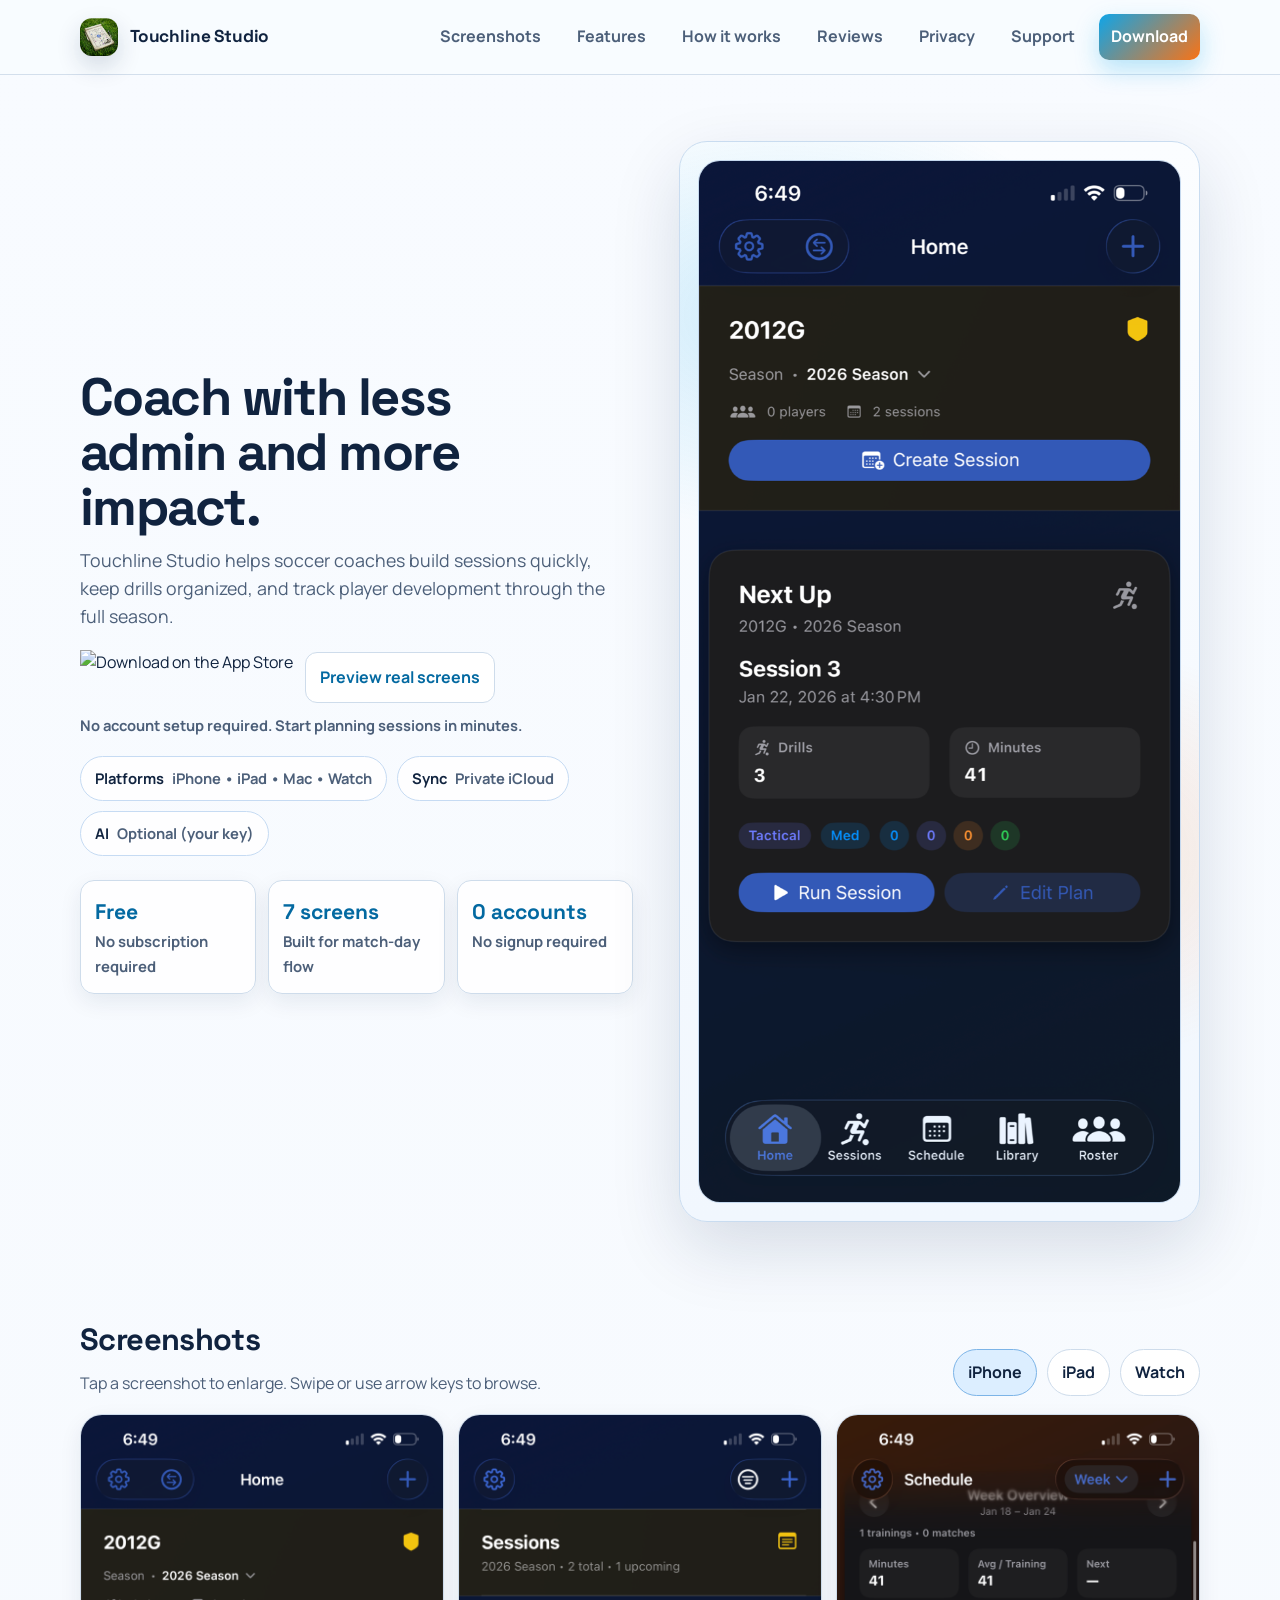
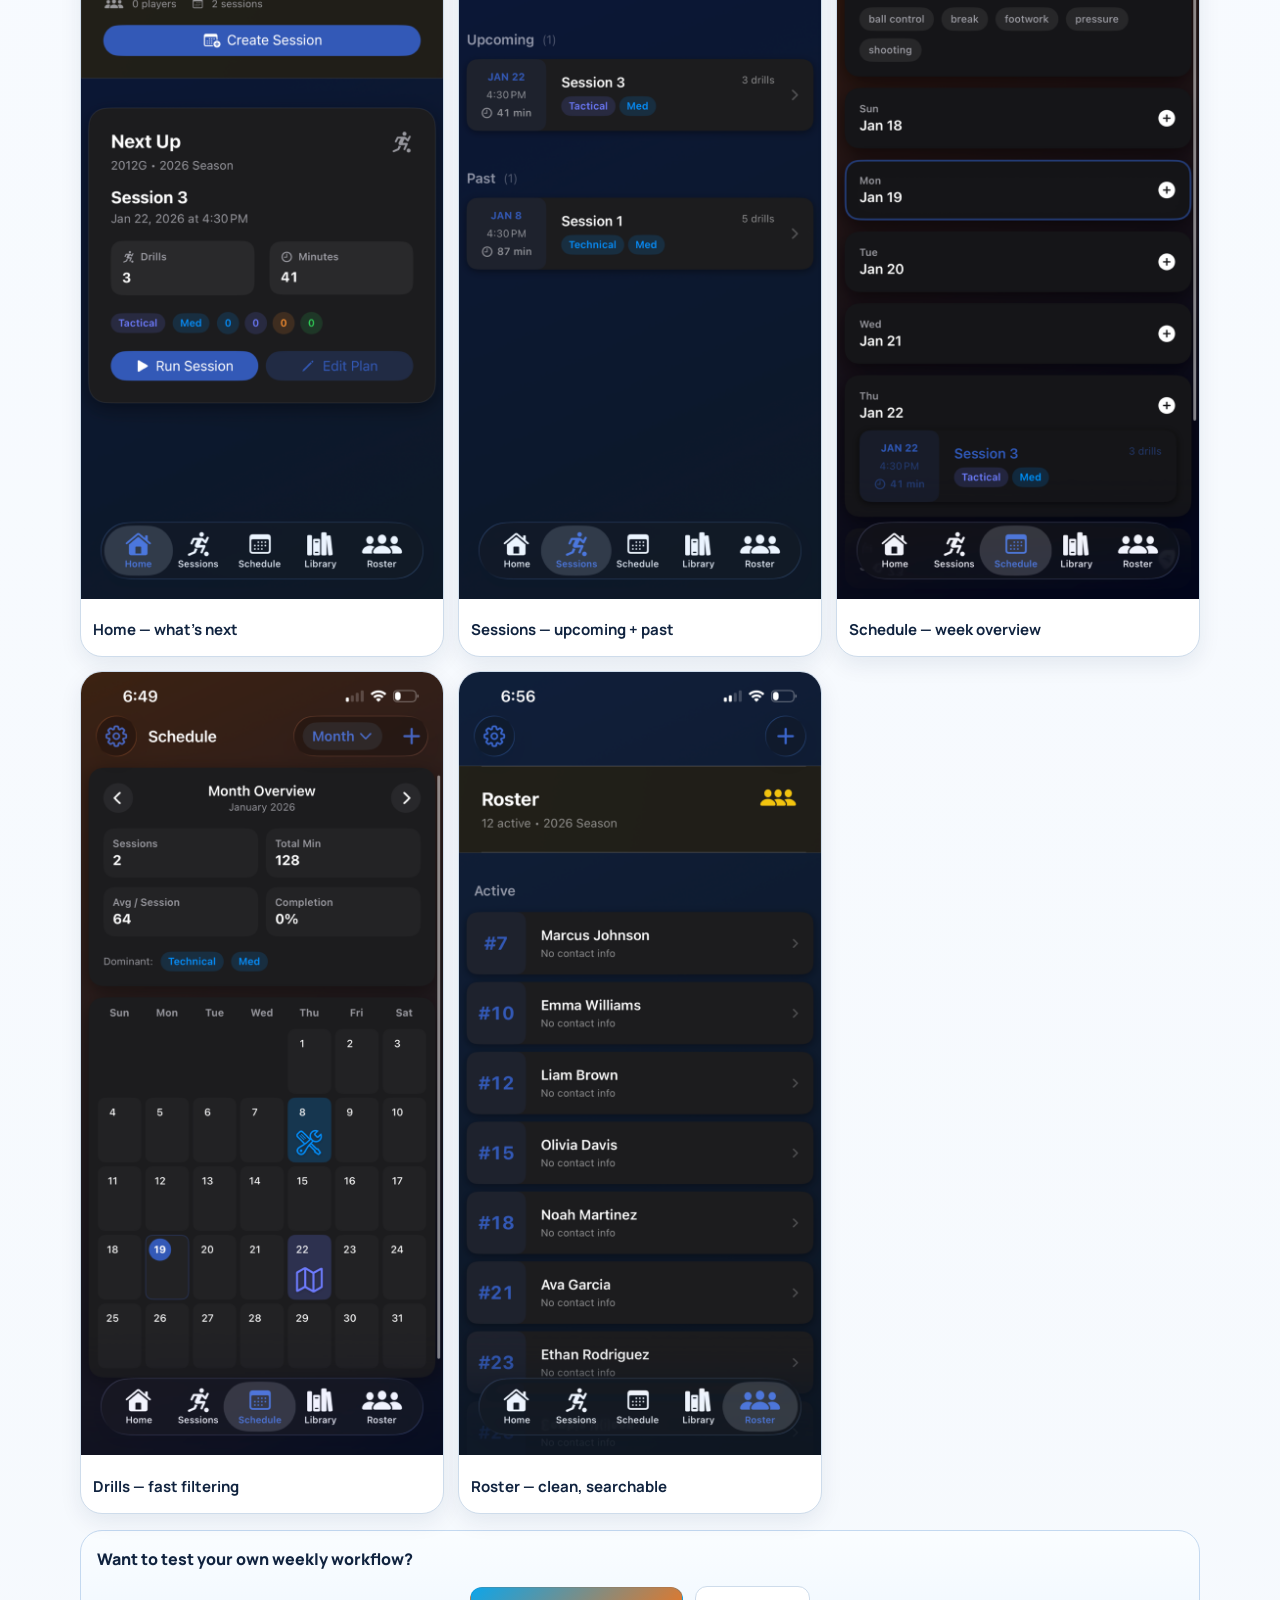
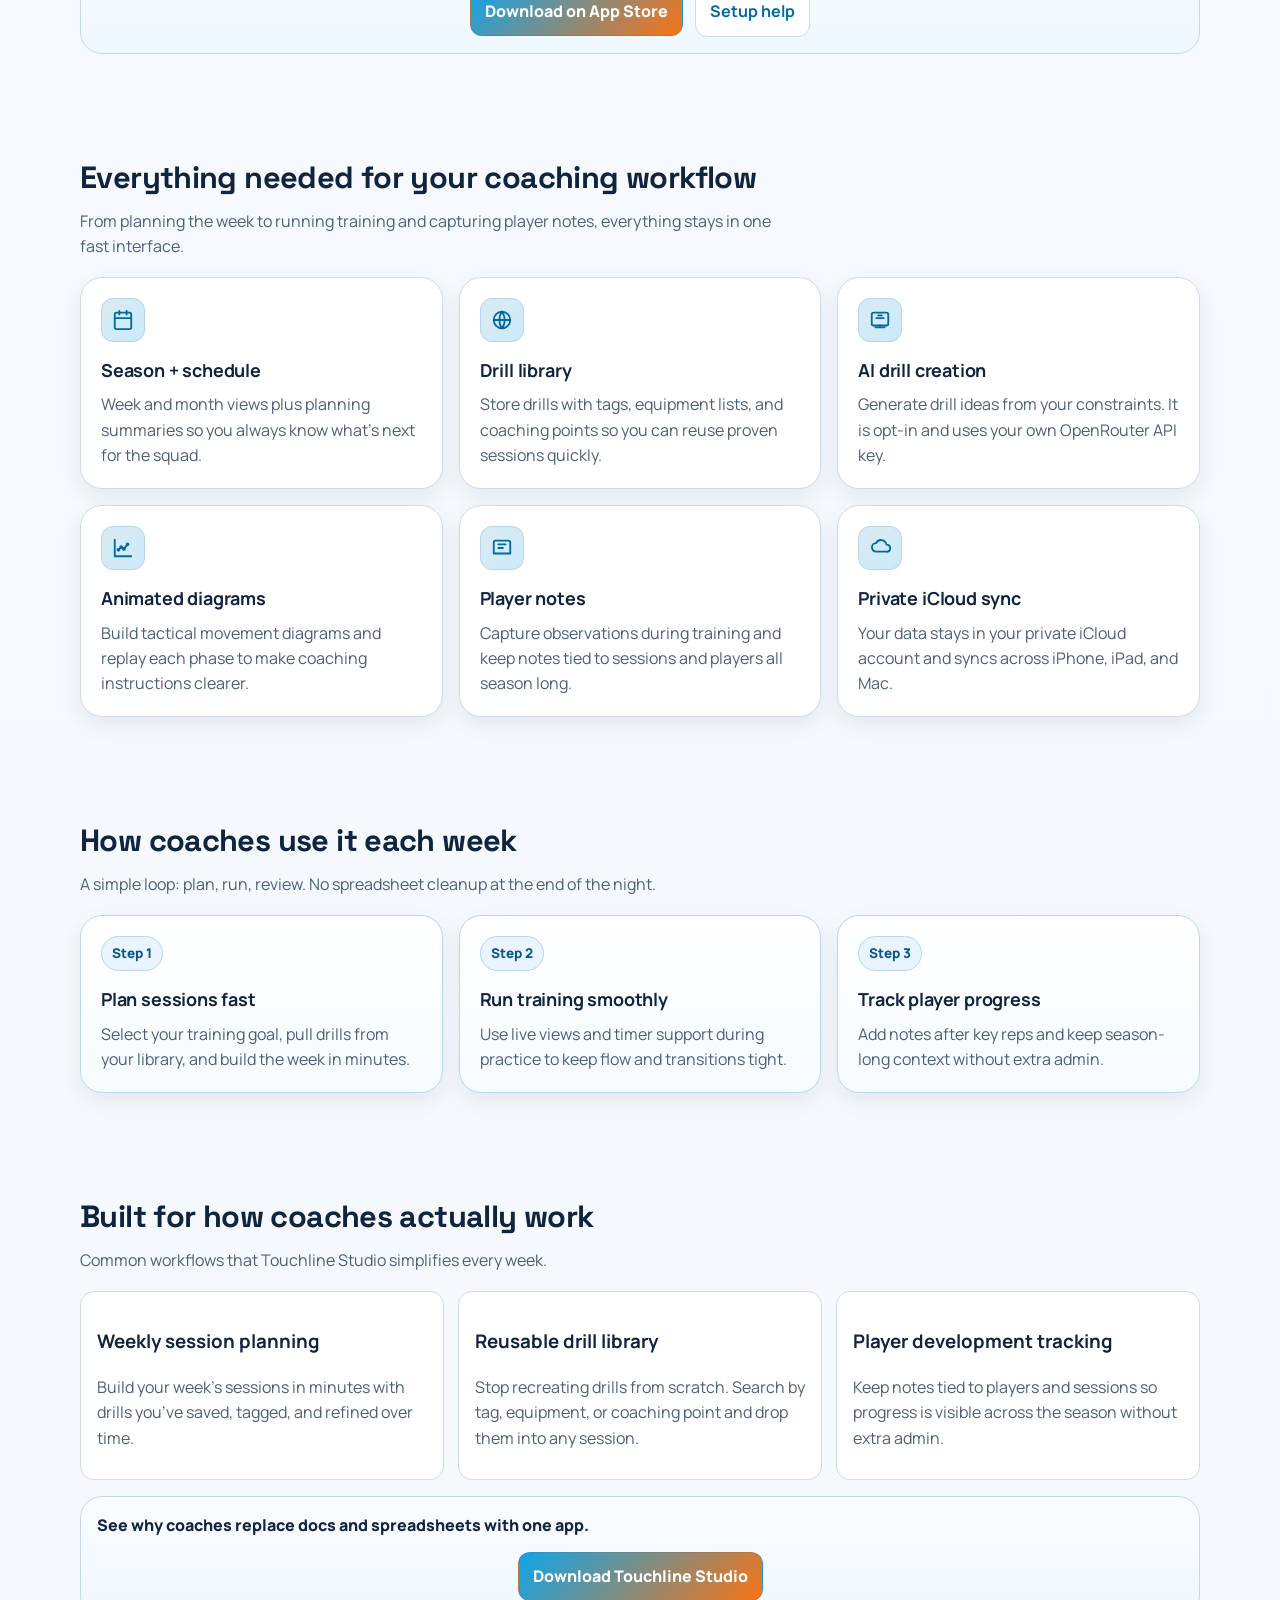
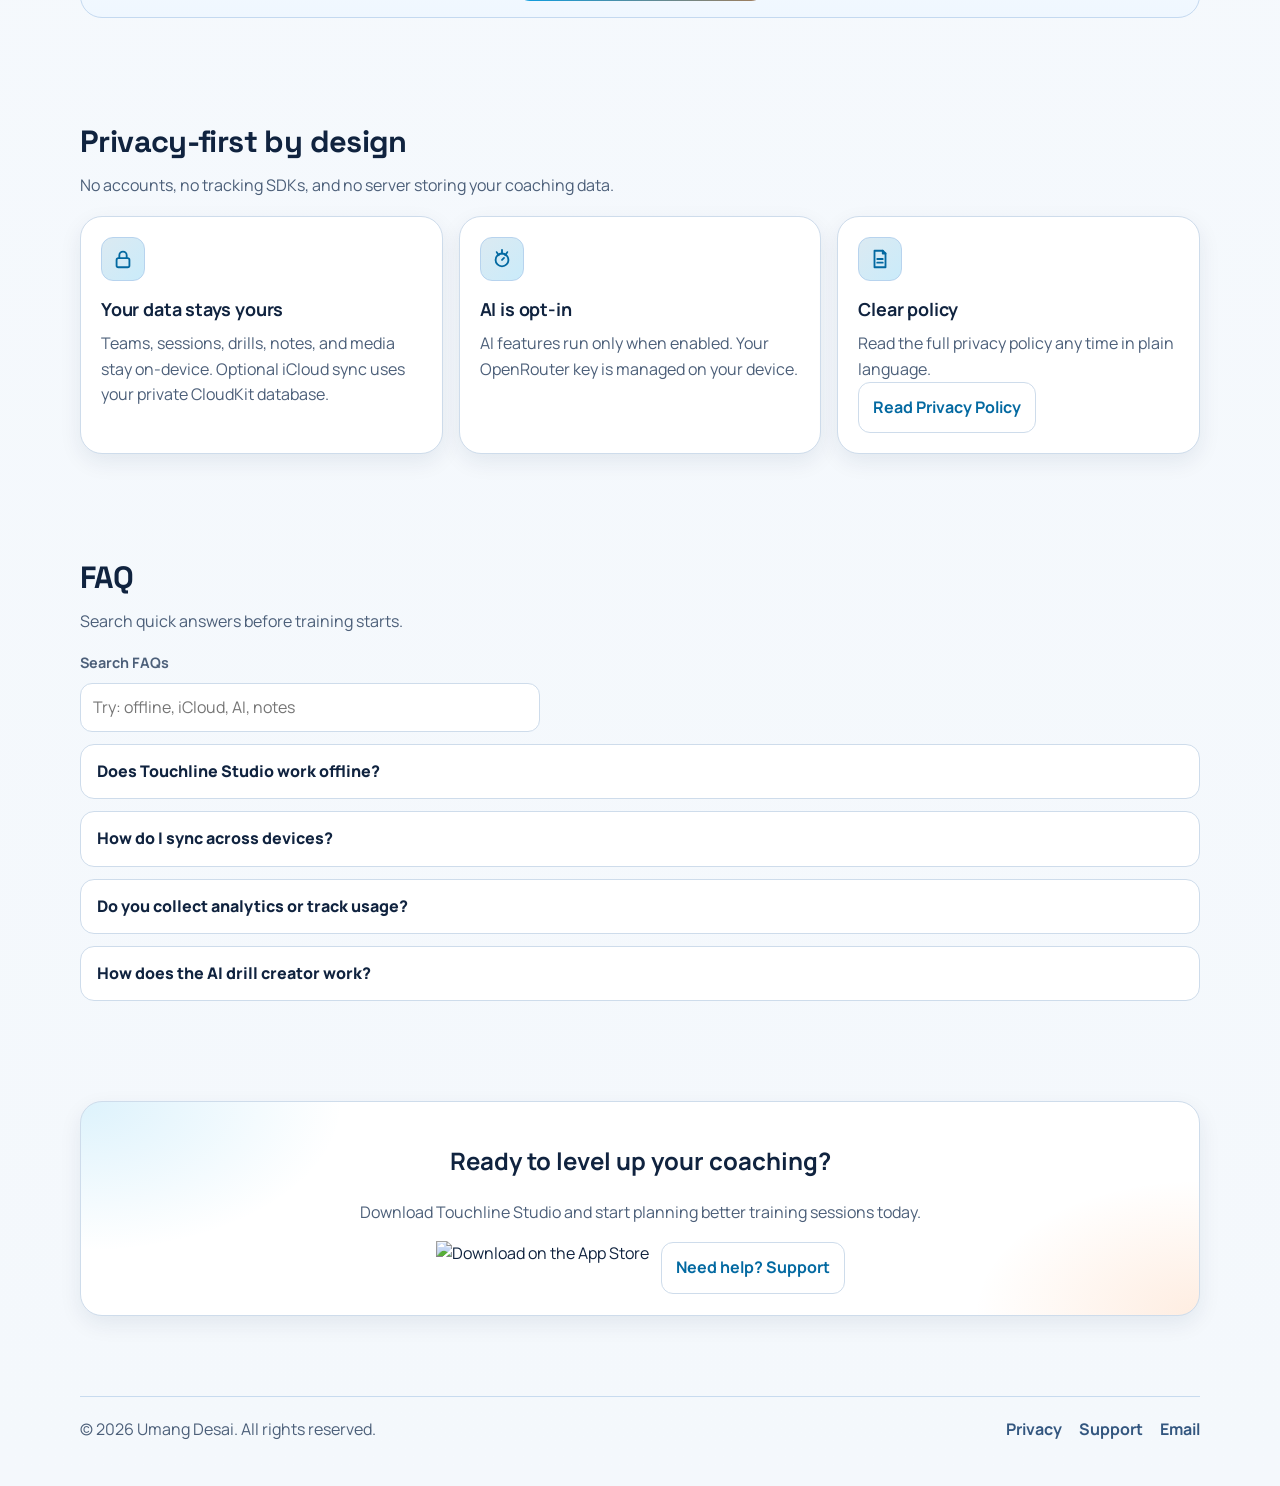
==== commit e49cc754: "Update developer contact email to soccerfitnesstracker@gmail.com" ====
--- a/index.html
+++ b/index.html
@@ -11,7 +11,7 @@
     <meta property="og:title" content="Touchline Studio — Soccer Coaching Planner">
     <meta property="og:description" content="Plan sessions, build a drill library, generate drills with AI, and track player development across the season.">
     <meta property="og:type" content="website">
-    <meta property="og:image" content="assets/screenshots/iphone-home.png">
+    <meta property="og:image" content="https://umang-desai.github.io/touchlinestudio-pages/assets/screenshots/iphone-home.png">
     <meta name="twitter:card" content="summary_large_image">
 
     <link rel="icon" href="assets/icons/app-icon.png" type="image/png">
@@ -98,8 +98,8 @@
 
                         <div class="trust-strip" aria-label="Coach outcomes">
                             <div class="stat-chip">
-                                <span class="value">4.8/5</span>
-                                <span class="label">Average coach rating</span>
+                                <span class="value">Free</span>
+                                <span class="label">No subscription required</span>
                             </div>
                             <div class="stat-chip">
                                 <span class="value">7 screens</span>
@@ -126,7 +126,7 @@
                 <div class="section-header">
                     <div>
                         <h2 id="screenshots-heading">Screenshots</h2>
-                        <p>Tap a screenshot to enlarge. Use your keyboard arrow keys to switch devices or images.</p>
+                        <p>Tap a screenshot to enlarge. Swipe or use arrow keys to browse.</p>
                     </div>
                     <div class="tabs" role="tablist" aria-label="Screenshot device tabs">
                         <button class="tab-btn" data-tab-button="iphone" role="tab" aria-selected="true" data-track="tab_iphone">iPhone</button>
@@ -296,37 +296,23 @@
             <div class="container">
                 <div class="section-header">
                     <div>
-                        <h2 id="reviews-heading">Trusted by coaches running busy weeks</h2>
-                        <p>Social proof and outcome-focused feedback from grassroots and academy environments.</p>
-                    </div>
-                </div>
-
-                <div class="review-summary">
-                    <div class="score">
-                        <strong>4.8</strong>
-                        <span class="star-row" aria-label="4.8 out of 5 stars">
-                            <svg viewBox="0 0 24 24" fill="currentColor"><path d="M12 2.5l2.9 5.8 6.4.9-4.6 4.5 1.1 6.3-5.8-3.1-5.8 3.1 1.1-6.3L2.7 9.2l6.4-.9L12 2.5z"></path></svg>
-                            <svg viewBox="0 0 24 24" fill="currentColor"><path d="M12 2.5l2.9 5.8 6.4.9-4.6 4.5 1.1 6.3-5.8-3.1-5.8 3.1 1.1-6.3L2.7 9.2l6.4-.9L12 2.5z"></path></svg>
-                            <svg viewBox="0 0 24 24" fill="currentColor"><path d="M12 2.5l2.9 5.8 6.4.9-4.6 4.5 1.1 6.3-5.8-3.1-5.8 3.1 1.1-6.3L2.7 9.2l6.4-.9L12 2.5z"></path></svg>
-                            <svg viewBox="0 0 24 24" fill="currentColor"><path d="M12 2.5l2.9 5.8 6.4.9-4.6 4.5 1.1 6.3-5.8-3.1-5.8 3.1 1.1-6.3L2.7 9.2l6.4-.9L12 2.5z"></path></svg>
-                            <svg viewBox="0 0 24 24" fill="currentColor"><path d="M12 2.5l2.9 5.8 6.4.9-4.6 4.5 1.1 6.3-5.8-3.1-5.8 3.1 1.1-6.3L2.7 9.2l6.4-.9L12 2.5z"></path></svg>
-                        </span>
-                    </div>
-                    <p>“I plan sessions faster and actually reuse my best drills week to week. The iPad view is perfect before practice.”</p>
+                        <h2 id="reviews-heading">Built for how coaches actually work</h2>
+                        <p>Common workflows that Touchline Studio simplifies every week.</p>
+                    </div>
                 </div>
 
                 <div class="review-grid">
                     <article class="review-card">
-                        <p>“The session timeline keeps my U14 week organized. No more notes spread across apps.”</p>
-                        <span class="author">Sarah M. — Youth Coach</span>
+                        <h3>Weekly session planning</h3>
+                        <p>Build your week’s sessions in minutes with drills you’ve saved, tagged, and refined over time.</p>
                     </article>
                     <article class="review-card">
-                        <p>“Drill tags plus quick search made setup for training blocks much faster than spreadsheets.”</p>
-                        <span class="author">Chris A. — Academy Assistant</span>
+                        <h3>Reusable drill library</h3>
+                        <p>Stop recreating drills from scratch. Search by tag, equipment, or coaching point and drop them into any session.</p>
                     </article>
                     <article class="review-card">
-                        <p>“Watch timer and player notes are a strong combo when you’re running sessions solo.”</p>
-                        <span class="author">Jon P. — Club Coach</span>
+                        <h3>Player development tracking</h3>
+                        <p>Keep notes tied to players and sessions so progress is visible across the season without extra admin.</p>
                     </article>
                 </div>
 
@@ -471,7 +457,7 @@
             <div>
                 <a href="privacy.html" data-track="footer_privacy">Privacy</a>
                 <a href="support.html" data-track="footer_support">Support</a>
-                <a href="mailto:touchlinestudio@umangdesai.com" data-track="footer_email">Email</a>
+                <a href="mailto:soccerfitnesstracker@gmail.com" data-track="footer_email">Email</a>
             </div>
         </div>
     </footer>
